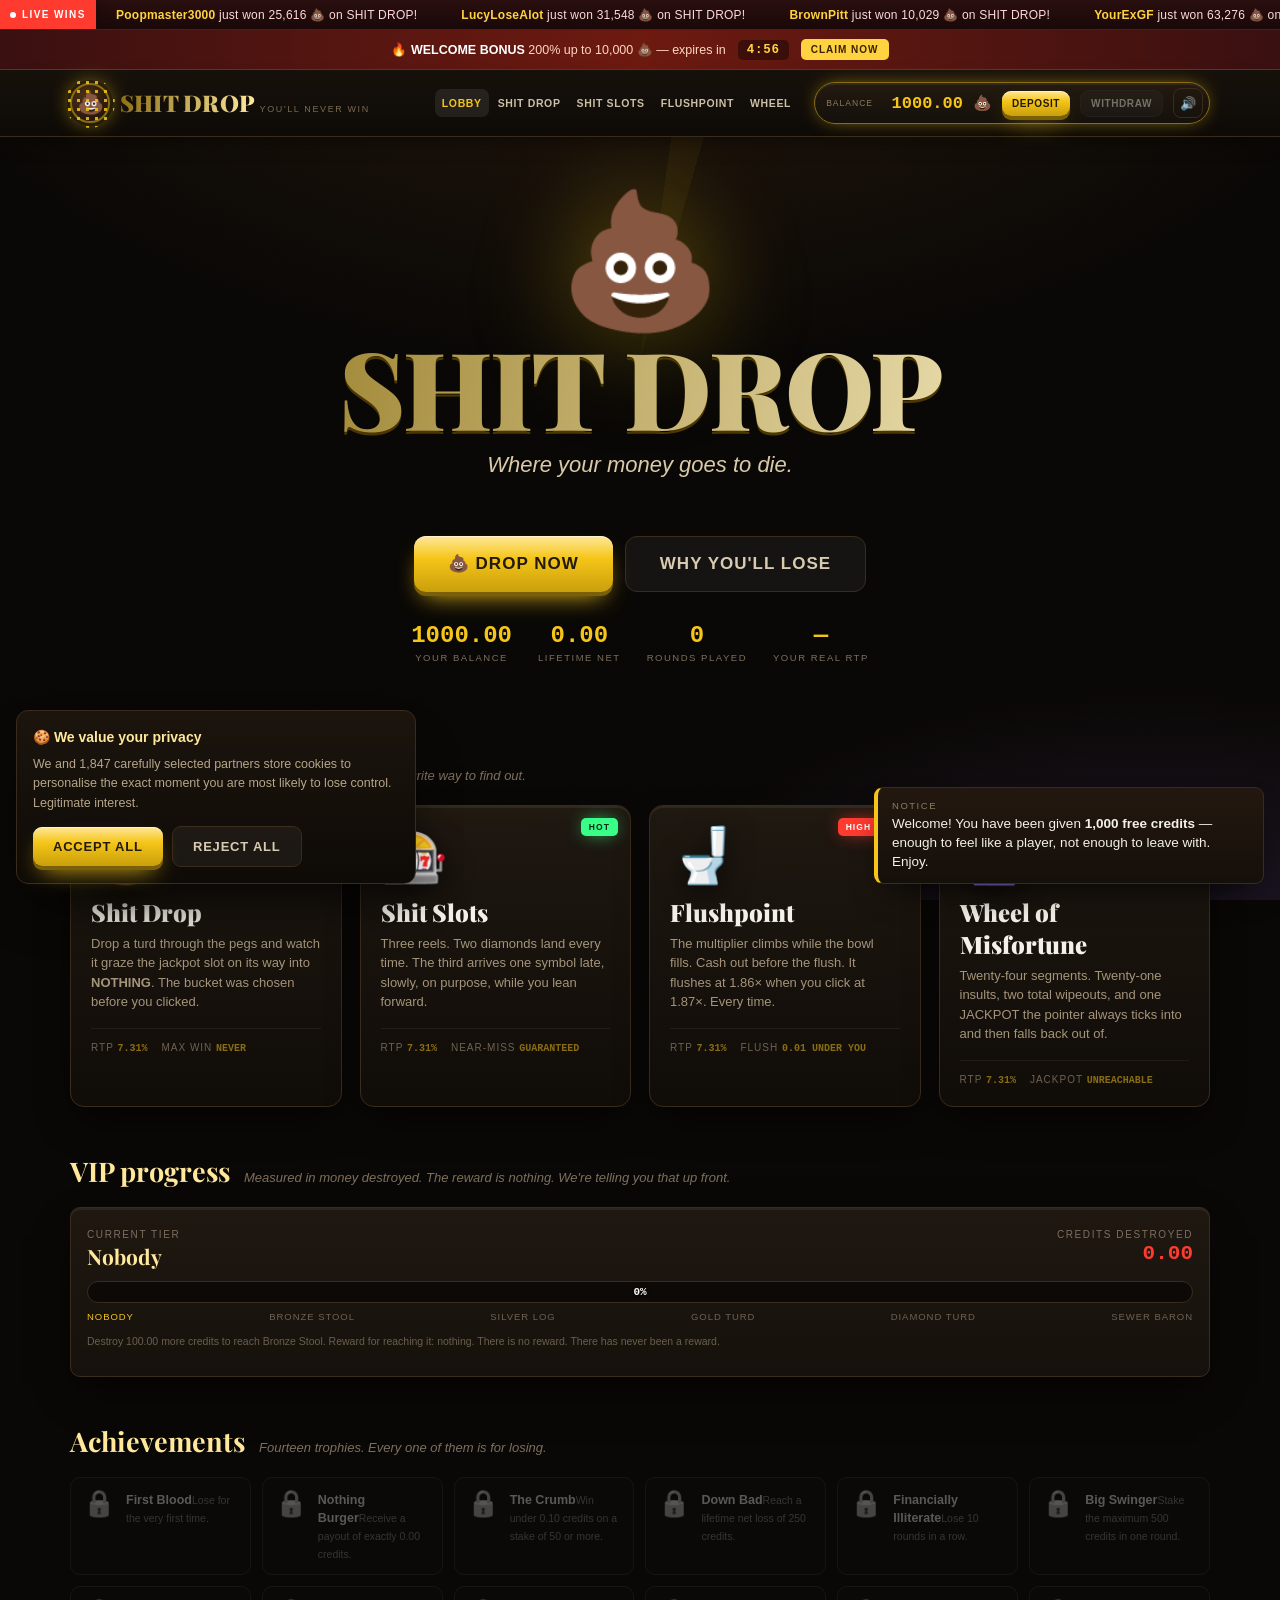
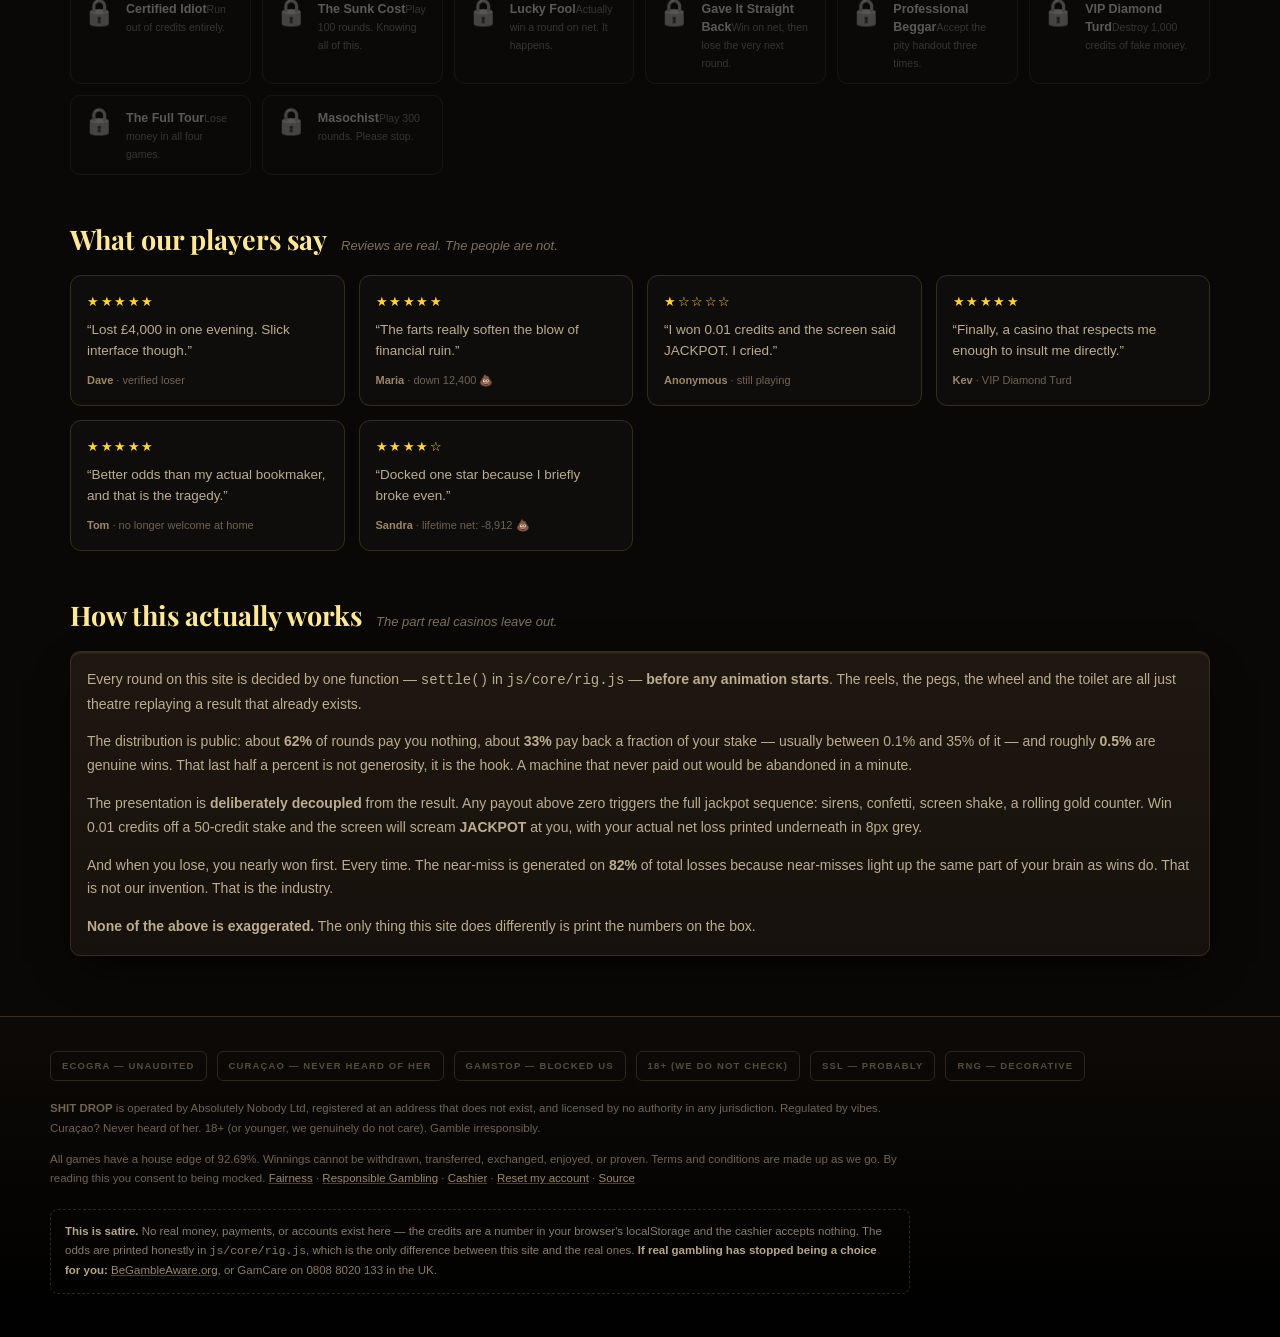
==== index.html @ afecf4bc "💩 SHIT DROP — a parody casino where you'll never win Four rigged games, an honest 7.31% RTP printed " ====
<!DOCTYPE html>
<html lang="en">
<head>
<meta charset="utf-8">
<meta name="viewport" content="width=device-width, initial-scale=1">
<title>SHIT DROP — You'll never win.™</title>
<meta name="description" content="A parody casino. Four rigged games, an 7.31% payout rate we print honestly, and sirens that go off when you lose money. No real money, ever.">
<link rel="icon" href="data:image/svg+xml,<svg xmlns=%22http://www.w3.org/2000/svg%22 viewBox=%220 0 100 100%22><text y=%22.9em%22 font-size=%2290%22>💩</text></svg>">
<link rel="preconnect" href="https://fonts.googleapis.com">
<link rel="preconnect" href="https://fonts.gstatic.com" crossorigin>
<link href="https://fonts.googleapis.com/css2?family=Playfair+Display:wght@700;900&display=swap" rel="stylesheet">
<link rel="stylesheet" href="css/casino.css">
<link rel="stylesheet" href="css/games.css">
</head>
<body>

<main class="wrap">

  <section class="hero">
    <span class="hero__turd">💩</span>
    <h1 class="hero__h1">SHIT DROP</h1>
    <p class="hero__slogan" id="slogan">You'll never win.™</p>

    <div style="margin-top:26px;display:flex;gap:12px;justify-content:center;flex-wrap:wrap">
      <a class="btn btn--xl" href="games/drop.html">💩 DROP NOW</a>
      <button class="btn btn--ghost btn--xl" data-open="mFair">Why you'll lose</button>
    </div>

    <div class="hero__stats">
      <div class="hstat"><div class="hstat__n" id="hBal">1000.00</div><div class="hstat__l">Your balance</div></div>
      <div class="hstat"><div class="hstat__n bad" id="hNet">0.00</div><div class="hstat__l">Lifetime net</div></div>
      <div class="hstat"><div class="hstat__n" id="hSpins">0</div><div class="hstat__l">Rounds played</div></div>
      <div class="hstat"><div class="hstat__n" id="hRtp">—</div><div class="hstat__l">Your real RTP</div></div>
    </div>
  </section>

  <section class="section">
    <div class="section__h">
      <h2>Our games</h2>
      <p>All four are rigged. Pick your favourite way to find out.</p>
    </div>
    <div class="cards">

      <a class="card" href="games/drop.html">
        <span class="card__tag card__tag--gold">FLAGSHIP</span>
        <div class="card__em">💩</div>
        <div class="card__t">Shit Drop</div>
        <div class="card__d">Drop a turd through the pegs and watch it graze the jackpot slot on its
          way into <b>NOTHING</b>. The bucket was chosen before you clicked.</div>
        <div class="card__meta"><span>RTP <b>7.31%</b></span><span>Max win <b>never</b></span></div>
      </a>

      <a class="card" href="games/slots.html">
        <span class="card__tag card__tag--new">HOT</span>
        <div class="card__em">🎰</div>
        <div class="card__t">Shit Slots</div>
        <div class="card__d">Three reels. Two diamonds land every time. The third arrives one
          symbol late, slowly, on purpose, while you lean forward.</div>
        <div class="card__meta"><span>RTP <b>7.31%</b></span><span>Near-miss <b>guaranteed</b></span></div>
      </a>

      <a class="card" href="games/flushpoint.html">
        <span class="card__tag">HIGH RISK</span>
        <div class="card__em">🚽</div>
        <div class="card__t">Flushpoint</div>
        <div class="card__d">The multiplier climbs while the bowl fills. Cash out before the flush.
          It flushes at 1.86× when you click at 1.87×. Every time.</div>
        <div class="card__meta"><span>RTP <b>7.31%</b></span><span>Flush <b>0.01 under you</b></span></div>
      </a>

      <a class="card" href="games/wheel.html">
        <span class="card__tag">CLASSIC</span>
        <div class="card__em">🎡</div>
        <div class="card__t">Wheel of Misfortune</div>
        <div class="card__d">Twenty-four segments. Twenty-one insults, two total wipeouts, and one
          JACKPOT the pointer always ticks into and then falls back out of.</div>
        <div class="card__meta"><span>RTP <b>7.31%</b></span><span>Jackpot <b>unreachable</b></span></div>
      </a>

    </div>
  </section>

  <section class="section">
    <div class="section__h">
      <h2>VIP progress</h2>
      <p>Measured in money destroyed. The reward is nothing. We're telling you that up front.</p>
    </div>
    <div class="panel"><div class="panel__bd">
      <div style="display:flex;justify-content:space-between;gap:12px;flex-wrap:wrap;margin-bottom:11px">
        <div><span class="dim" style="font-size:10px;letter-spacing:.16em;text-transform:uppercase">Current tier</span><br>
          <b id="vipTier" style="font-family:var(--display);font-size:21px;color:var(--gold-2)">Nobody</b></div>
        <div style="text-align:right"><span class="dim" style="font-size:10px;letter-spacing:.16em;text-transform:uppercase">Credits destroyed</span><br>
          <b id="vipLost" class="mono" style="font-size:21px;color:var(--blood)">0.00</b></div>
      </div>
      <div class="vip__bar"><div class="vip__fill" id="vipFill"></div><div class="vip__pct" id="vipPct">0%</div></div>
      <div class="vip__tiers" id="vipTiers"></div>
      <p class="fineprint" id="vipNext" style="margin-top:12px"></p>
    </div></div>
  </section>

  <section class="section">
    <div class="section__h">
      <h2>Achievements</h2>
      <p>Fourteen trophies. Every one of them is for losing.</p>
    </div>
    <div class="trophies" id="trophies"></div>
  </section>

  <section class="section">
    <div class="section__h">
      <h2>What our players say</h2>
      <p>Reviews are real. The people are not.</p>
    </div>
    <div class="quotes" id="quotes"></div>
  </section>

  <section class="section">
    <div class="section__h">
      <h2>How this actually works</h2>
      <p>The part real casinos leave out.</p>
    </div>
    <div class="panel"><div class="panel__bd" style="font-size:14px;line-height:1.7;color:#bcac90">
      <p style="margin-top:0">Every round on this site is decided by one function —
      <code>settle()</code> in <code>js/core/rig.js</code> — <b>before any animation starts</b>.
      The reels, the pegs, the wheel and the toilet are all just theatre replaying a result
      that already exists.</p>

      <p>The distribution is public: about <b>62%</b> of rounds pay you nothing, about <b>33%</b>
      pay back a fraction of your stake — usually between 0.1% and 35% of it — and roughly
      <b>0.5%</b> are genuine wins. That last half a percent is not generosity, it is the hook.
      A machine that never paid out would be abandoned in a minute.</p>

      <p>The presentation is <b>deliberately decoupled</b> from the result. Any payout above zero
      triggers the full jackpot sequence: sirens, confetti, screen shake, a rolling gold counter.
      Win 0.01 credits off a 50-credit stake and the screen will scream <b>JACKPOT</b> at you,
      with your actual net loss printed underneath in 8px grey.</p>

      <p>And when you lose, you nearly won first. Every time. The near-miss is generated on
      <b>82%</b> of total losses because near-misses light up the same part of your brain as
      wins do. That is not our invention. That is the industry.</p>

      <p style="margin-bottom:0"><b>None of the above is exaggerated.</b> The only thing this site
      does differently is print the numbers on the box.</p>
    </div></div>
  </section>

</main>

<script type="module" src="js/lobby.js"></script>
</body>
</html>
---- css/casino.css ----
/* ============================================================
   SHIT DROP — casino chrome
   Dead-serious casino styling. The content does the joking.
   ============================================================ */

:root {
  /* ground */
  --ink:        #0a0806;
  --ink-2:      #120e0a;
  --ink-3:      #1b1510;
  --panel:      #16110c;
  --panel-2:    #1f1811;
  --hairline:   #3a2c1c;

  /* brand */
  --gold:       #f5c518;
  --gold-2:     #ffe89a;
  --gold-dim:   #8a6d12;
  --brown:      #6b4423;
  --brown-2:    #482d17;
  --porcelain:  #f4f1e8;
  --toxic:      #39ff88;
  --blood:      #ff3b30;
  --piss:       #ffd23f;

  /* type */
  --display: "Playfair Display", "Times New Roman", Georgia, serif;
  --ui: -apple-system, BlinkMacSystemFont, "Segoe UI", Roboto, Helvetica, Arial, sans-serif;
  --mono: "SF Mono", ui-monospace, "Cascadia Mono", Menlo, Consolas, monospace;

  --r: 10px;
  --shadow: 0 18px 40px -12px #000c, 0 2px 0 #ffffff0f inset;
}

* { box-sizing: border-box; }

html, body { height: 100%; }

body {
  margin: 0;
  font-family: var(--ui);
  color: var(--porcelain);
  background:
    radial-gradient(1200px 700px at 50% -10%, #2a1c0e 0%, transparent 65%),
    radial-gradient(900px 500px at 90% 110%, #241a2e 0%, transparent 60%),
    var(--ink);
  background-attachment: fixed;
  min-height: 100vh;
  overflow-x: hidden;
}

/* subtle felt weave over everything */
body::before {
  content: "";
  position: fixed; inset: 0;
  pointer-events: none;
  z-index: 0;
  opacity: .35;
  background-image:
    repeating-linear-gradient(45deg,  #ffffff05 0 1px, transparent 1px 4px),
    repeating-linear-gradient(-45deg, #00000012 0 1px, transparent 1px 4px);
}

a { color: var(--gold); text-decoration: none; }
a:hover { color: var(--gold-2); }

.wrap { position: relative; z-index: 1; max-width: 1180px; margin: 0 auto; padding: 0 20px; }

/* ---------- ticker ---------- */
.ticker {
  position: relative; z-index: 5;
  background: linear-gradient(180deg, #2a0f0f, #1a0808);
  border-bottom: 1px solid #521c1c;
  overflow: hidden;
  font-size: 12px;
  letter-spacing: .02em;
  display: flex; align-items: center;
  height: 30px;
}
.ticker__label {
  flex: none;
  background: var(--blood);
  color: #fff;
  font-weight: 800;
  font-size: 10px;
  letter-spacing: .14em;
  padding: 0 10px;
  height: 100%;
  display: flex; align-items: center; gap: 6px;
  position: relative; z-index: 2;          /* the track scrolls underneath */
  box-shadow: 6px 0 12px -4px #1a0808;
}
.ticker__dot {
  width: 6px; height: 6px; border-radius: 50%;
  background: #fff;
  animation: pulse 1.1s infinite;
}
@keyframes pulse { 0%,100% { opacity: 1 } 50% { opacity: .2 } }
.ticker__track {
  display: flex; gap: 44px;
  white-space: nowrap;
  will-change: transform;
  animation: marquee 42s linear infinite;
  padding-left: 20px;
  color: #ffd9d9;
}
.ticker__track b { color: var(--piss); }
.ticker__track .truth { color: #8d7f7f; font-style: italic; }
@keyframes marquee { from { transform: translateX(0) } to { transform: translateX(-50%) } }

/* ---------- header ---------- */
.hdr {
  position: relative; z-index: 4;
  border-bottom: 1px solid var(--hairline);
  background: linear-gradient(180deg, #17110b, #0d0a07);
  box-shadow: 0 10px 30px -18px #000;
}
.hdr__in {
  max-width: 1180px; margin: 0 auto; padding: 12px 20px;
  display: flex; align-items: center; gap: 12px; flex-wrap: wrap;
}

/* logo with marquee bulbs */
.logo { display: flex; align-items: center; gap: 10px; flex: none; }
.logo__badge {
  position: relative;
  width: 40px; height: 40px;
  display: grid; place-items: center;
  font-size: 22px;
  border-radius: 50%;
  background: radial-gradient(circle at 35% 30%, #4a2f16, #1a1009);
  border: 2px solid var(--gold-dim);
  box-shadow: 0 0 0 3px #0006, 0 0 22px -4px var(--gold);
  animation: bob 3.2s ease-in-out infinite;
}
@keyframes bob { 0%,100% { transform: translateY(0) rotate(-4deg) } 50% { transform: translateY(-3px) rotate(4deg) } }
.logo__badge::after {
  content: "";
  position: absolute; inset: -7px;
  border-radius: 50%;
  background-image: radial-gradient(circle, var(--gold) 0 1.6px, transparent 2px);
  background-size: 9px 9px;
  animation: bulbs .9s steps(2) infinite;
  opacity: .85;
}
@keyframes bulbs { 0% { filter: brightness(1) } 100% { filter: brightness(.35) } }
.logo__text { line-height: 1; }
.logo__name {
  font-family: var(--display);
  font-weight: 900;
  font-size: 23px;
  letter-spacing: .01em;
  background: linear-gradient(100deg, var(--gold-dim), var(--gold-2) 45%, var(--gold) 55%, var(--gold-dim));
  background-size: 220% 100%;
  -webkit-background-clip: text; background-clip: text;
  color: transparent;
  animation: sweep 4.5s linear infinite;
  white-space: nowrap;
}
@keyframes sweep { from { background-position: 200% 0 } to { background-position: -20% 0 } }
.logo__tm { font-size: 9px; color: #7b6b52; letter-spacing: .18em; text-transform: uppercase; margin-top: 3px; }

.hdr__nav { display: flex; gap: 2px; flex-wrap: wrap; margin-left: auto; }
.hdr__nav a {
  font-size: 10.5px; font-weight: 700; letter-spacing: .06em; text-transform: uppercase;
  padding: 8px 7px; border-radius: 7px; color: #cdbfa6; white-space: nowrap;
}
.hdr__nav a:hover { background: #ffffff0d; color: var(--gold-2); }
.hdr__nav a.on { background: #ffffff14; color: var(--gold); }

/* balance pill */
.bal {
  display: flex; align-items: center; gap: 10px;
  background: linear-gradient(180deg, #241a10, #14100b);
  border: 1px solid var(--gold-dim);
  border-radius: 999px;
  padding: 5px 6px 5px 11px;
  margin-left: 4px;                       /* stays right even when it wraps */
  box-shadow: 0 0 20px -8px var(--gold), 0 2px 0 #ffffff10 inset;
}
.bal__n {
  font-family: var(--mono);
  font-size: 17px; font-weight: 700;
  color: var(--gold);
  font-variant-numeric: tabular-nums;
  min-width: 80px; text-align: right;
}
.bal__n.flash-down { animation: flashdown .5s ease; }
.bal__n.flash-up { animation: flashup .5s ease; }
@keyframes flashdown { 0% { color: var(--blood); transform: scale(1.14) } 100% { color: var(--gold); transform: none } }
@keyframes flashup   { 0% { color: var(--toxic); transform: scale(1.14) } 100% { color: var(--gold); transform: none } }
.bal__lbl { font-size: 8.5px; letter-spacing: .12em; color: #8a7a60; text-transform: uppercase; }

/* ---------- buttons ---------- */
.btn {
  appearance: none; border: 0; cursor: pointer;
  font-family: var(--ui); font-weight: 800;
  letter-spacing: .06em; text-transform: uppercase;
  padding: 12px 20px; border-radius: 9px;
  font-size: 13px;
  color: #241a08;
  background: linear-gradient(180deg, var(--gold-2), var(--gold) 40%, #c99f0c);
  box-shadow: 0 4px 0 #7a5f08, 0 12px 24px -10px var(--gold), 0 1px 0 #fff8 inset;
  transition: transform .07s, box-shadow .12s, filter .12s;
}
.btn:hover { filter: brightness(1.08); }
.btn:active { transform: translateY(3px); box-shadow: 0 1px 0 #7a5f08, 0 6px 14px -10px var(--gold); }
.btn[disabled] { opacity: .45; cursor: not-allowed; filter: grayscale(.6); }
.btn--ghost {
  color: #d8cbb2;
  background: #ffffff0d;
  border: 1px solid var(--hairline);
  box-shadow: none;
}
.btn--ghost:hover { background: #ffffff18; color: var(--gold-2); }
.btn--danger {
  color: #fff;
  background: linear-gradient(180deg, #ff6a60, #d81c11);
  box-shadow: 0 4px 0 #7e0f08, 0 12px 24px -10px #ff3b30, 0 1px 0 #fff6 inset;
}
.btn--xl { font-size: 17px; padding: 17px 34px; border-radius: 12px; }
.btn--dead { cursor: not-allowed; filter: grayscale(1); opacity: .5; }

/* ---------- panels ---------- */
.panel {
  background: linear-gradient(180deg, var(--panel-2), var(--panel));
  border: 1px solid var(--hairline);
  border-radius: var(--r);
  box-shadow: var(--shadow);
}
.panel__hd {
  padding: 12px 16px;
  border-bottom: 1px solid var(--hairline);
  font-size: 11px; font-weight: 800; letter-spacing: .16em; text-transform: uppercase;
  color: #a08d6d;
  display: flex; align-items: center; justify-content: space-between; gap: 10px;
}
.panel__bd { padding: 16px; }

/* ---------- bonus bar (dark pattern) ---------- */
.bonusbar {
  position: relative; z-index: 3;
  display: flex; align-items: center; justify-content: center; gap: 12px;
  flex-wrap: wrap;
  padding: 9px 16px;
  font-size: 12.5px;
  background: linear-gradient(90deg, #3a1010, #6d1a10, #3a1010);
  border-bottom: 1px solid #7a2a12;
  color: #ffd7c2;
}
.bonusbar b { color: #fff; }
.bonusbar__t {
  font-family: var(--mono); font-weight: 800;
  background: #00000066; padding: 3px 9px; border-radius: 5px;
  color: var(--piss); letter-spacing: .06em;
}
.bonusbar__cta {
  font-size: 10px; font-weight: 900; letter-spacing: .1em;
  background: var(--piss); color: #3a2200;
  padding: 5px 10px; border-radius: 5px; text-transform: uppercase;
  animation: nag 1.6s ease-in-out infinite;
}
@keyframes nag { 0%,100% { transform: scale(1) } 50% { transform: scale(1.07) } }

/* ---------- toasts ---------- */
#toasts {
  position: fixed; z-index: 90;
  right: 16px; bottom: 16px;
  display: flex; flex-direction: column; gap: 9px;
  max-width: min(390px, calc(100vw - 32px));
  pointer-events: none;
}
.toast {
  pointer-events: auto;
  background: linear-gradient(180deg, #23180f, #150f0a);
  border: 1px solid var(--hairline);
  border-left: 4px solid var(--blood);
  border-radius: 9px;
  padding: 11px 14px;
  font-size: 13.5px; line-height: 1.4;
  box-shadow: 0 16px 34px -14px #000d;
  animation: toastin .28s cubic-bezier(.2,1.4,.4,1);
}
.toast--win  { border-left-color: var(--toxic); }
.toast--info { border-left-color: var(--gold); }
.toast--trophy { border-left-color: var(--piss); background: linear-gradient(180deg, #2b2210, #171208); }
.toast.out { animation: toastout .28s ease forwards; }
.toast__k { display: block; font-size: 9.5px; letter-spacing: .16em; text-transform: uppercase; color: #8d7c62; margin-bottom: 3px; }
@keyframes toastin { from { opacity: 0; transform: translateX(40px) scale(.94) } to { opacity: 1; transform: none } }
@keyframes toastout { to { opacity: 0; transform: translateX(40px) scale(.94) } }

/* ---------- fanfare ---------- */
#fanfare {
  position: fixed; inset: 0; z-index: 80;
  display: none;
  place-items: center;
  background: radial-gradient(circle at 50% 45%, #000000aa, #000000ee);
  backdrop-filter: blur(2px);
}
#fanfare.on { display: grid; }
#confetti { position: fixed; inset: 0; z-index: 81; pointer-events: none; }

.ff {
  position: relative;
  text-align: center;
  padding: 34px 46px;
  animation: ffpop .5s cubic-bezier(.16,1.5,.3,1);
}
@keyframes ffpop { from { transform: scale(.4) rotate(-6deg); opacity: 0 } to { transform: none; opacity: 1 } }
.ff::before {
  content: "";
  position: absolute; inset: -70px;
  background: conic-gradient(from 0deg, transparent 0 6deg, #f5c51833 6deg 12deg, transparent 12deg 18deg);
  animation: rays 9s linear infinite;
  z-index: -1;
}
@keyframes rays { to { transform: rotate(360deg) } }
.ff__tier {
  font-family: var(--display);
  font-weight: 900;
  font-size: clamp(38px, 10vw, 96px);
  line-height: .95;
  letter-spacing: -.01em;
  background: linear-gradient(180deg, #fff9d6, var(--gold) 45%, #d09b06);
  -webkit-background-clip: text; background-clip: text; color: transparent;
  filter: drop-shadow(0 4px 0 #6b4d02) drop-shadow(0 0 34px #f5c51899);
  animation: throb .55s ease-in-out infinite alternate;
  white-space: nowrap;
}
@keyframes throb { from { transform: scale(1) } to { transform: scale(1.05) } }
.ff__mult {
  display: inline-block; margin: 14px 0 6px;
  font-family: var(--mono); font-weight: 800; font-size: 22px;
  color: var(--toxic);
  background: #042a12; border: 1px solid #0d7a3a;
  padding: 5px 14px; border-radius: 999px;
  box-shadow: 0 0 26px -8px var(--toxic);
}
.ff__amt {
  font-family: var(--mono); font-weight: 800;
  font-size: clamp(34px, 9vw, 74px);
  color: #fff;
  text-shadow: 0 0 30px #fff6, 0 3px 0 #7a5f08;
  font-variant-numeric: tabular-nums;
  margin: 4px 0;
}
.ff__amt small { font-size: .42em; color: var(--gold); }
.ff__net {
  font-family: var(--mono);
  font-size: 8px;               /* the truth, in the fine print */
  color: #5c5044;
  letter-spacing: .03em;
  margin-top: 12px;
}
.ff__sub { font-size: 13px; color: #b9a887; margin-top: 8px; font-style: italic; }
.ff__hint { font-size: 10px; letter-spacing: .18em; text-transform: uppercase; color: #6a5c48; margin-top: 20px; }

.shake { animation: shake .5s cubic-bezier(.36,.07,.19,.97) both; }
@keyframes shake {
  10%, 90% { transform: translate3d(-2px, 1px, 0) }
  20%, 80% { transform: translate3d(4px, -2px, 0) }
  30%, 50%, 70% { transform: translate3d(-7px, 2px, 0) }
  40%, 60% { transform: translate3d(7px, -1px, 0) }
}

/* loss stamp */
#lossstamp {
  position: fixed; inset: 0; z-index: 79;
  display: none; place-items: center; pointer-events: none;
}
#lossstamp.on { display: grid; }
.stamp {
  font-family: var(--display); font-weight: 900;
  font-size: clamp(40px, 12vw, 120px);
  color: #ff3b3055;
  border: 8px solid #ff3b3055;
  padding: 6px 30px; border-radius: 12px;
  transform: rotate(-11deg);
  animation: stampin .45s cubic-bezier(.16,1.6,.3,1), stampout .4s 1.1s ease forwards;
  letter-spacing: .04em;
}
@keyframes stampin { from { transform: rotate(-11deg) scale(2.6); opacity: 0 } to { transform: rotate(-11deg) scale(1); opacity: 1 } }
@keyframes stampout { to { opacity: 0 } }

/* ---------- modal ---------- */
.modal {
  position: fixed; inset: 0; z-index: 95;
  display: none; place-items: center; padding: 20px;
  background: #000000cc; backdrop-filter: blur(3px);
}
.modal.on { display: grid; }
.modal__box {
  width: min(520px, 100%);
  background: linear-gradient(180deg, #1e170f, #100c08);
  border: 1px solid var(--gold-dim);
  border-radius: 14px;
  box-shadow: 0 40px 90px -30px #000, 0 0 60px -30px var(--gold);
  overflow: hidden;
  animation: ffpop .3s cubic-bezier(.16,1.4,.3,1);
}
.modal__hd {
  padding: 16px 20px; border-bottom: 1px solid var(--hairline);
  display: flex; align-items: center; justify-content: space-between; gap: 12px;
}
.modal__hd h3 { margin: 0; font-family: var(--display); font-size: 21px; color: var(--gold-2); }
.modal__x { background: none; border: 0; color: #8a7a60; font-size: 24px; cursor: pointer; line-height: 1; }
.modal__x:hover { color: #fff; }
.modal__bd { padding: 20px; font-size: 14px; line-height: 1.6; color: #cbbb9e; }
.modal__ft { padding: 14px 20px; border-top: 1px solid var(--hairline); display: flex; gap: 10px; justify-content: flex-end; flex-wrap: wrap; }
.paylist { list-style: none; margin: 14px 0 0; padding: 0; display: grid; gap: 8px; }
.paylist button {
  width: 100%; text-align: left; cursor: pointer;
  background: #ffffff08; border: 1px solid var(--hairline); color: #e6dcc7;
  padding: 12px 14px; border-radius: 9px; font-size: 14px; font-family: var(--ui);
  display: flex; align-items: center; gap: 10px;
  transition: background .12s, transform .07s;
}
.paylist button:hover { background: #ffffff16; border-color: var(--gold-dim); }
.paylist button:active { transform: translateY(2px); }
.paylist .em { font-size: 20px; }
.fineprint { font-size: 10.5px; color: #6b5f4c; line-height: 1.5; margin-top: 14px; }

/* ---------- cookie banner (reject runs away) ---------- */
#cookies {
  position: fixed; z-index: 96; left: 16px; bottom: 16px;
  width: min(400px, calc(100vw - 32px));
  background: linear-gradient(180deg, #1c150e, #0e0a06);
  border: 1px solid var(--hairline);
  border-radius: 12px; padding: 16px;
  box-shadow: 0 30px 60px -24px #000;
  font-size: 12.5px; line-height: 1.55; color: #b6a68a;
}
#cookies.gone { display: none; }
#cookies h4 { margin: 0 0 6px; color: var(--gold-2); font-size: 14px; }
#cookies .row { display: flex; gap: 9px; margin-top: 13px; align-items: center; }
#cookieReject {
  transition: transform .16s cubic-bezier(.2,1.3,.4,1);
  will-change: transform;
}

/* ---------- footer ---------- */
.ftr {
  position: relative; z-index: 1;
  margin-top: 60px;
  border-top: 1px solid var(--hairline);
  background: linear-gradient(180deg, #0d0a07, #000);
  padding: 34px 20px 44px;
  font-size: 11.5px; line-height: 1.7; color: #6f6352;
}
.ftr__in { max-width: 1180px; margin: 0 auto; }
.ftr__logos { display: flex; gap: 10px; flex-wrap: wrap; margin-bottom: 18px; }
.ftr__logo {
  border: 1px solid #2e2618; border-radius: 6px;
  padding: 6px 11px; font-size: 9.5px; letter-spacing: .12em; text-transform: uppercase;
  color: #554b3c; font-weight: 800;
}
.ftr a { color: #9a8869; text-decoration: underline; text-decoration-color: #4a3f30; }
.ftr__legal { max-width: 860px; }
.ftr__sat {
  margin-top: 20px; padding: 12px 14px;
  border: 1px dashed #2e2618; border-radius: 8px;
  color: #8a7d69; font-size: 11.5px;
  max-width: 860px;
}
.ftr__sat b { color: #b6a68a; }

/* ---------- utility ---------- */
.mono { font-family: var(--mono); font-variant-numeric: tabular-nums; }
.tox { color: var(--toxic); }
.bad { color: var(--blood); }
.dim { color: #7d6f5c; }
.center { text-align: center; }
.hide { display: none !important; }
.sr {
  position: absolute; width: 1px; height: 1px; padding: 0; margin: -1px;
  overflow: hidden; clip: rect(0 0 0 0); white-space: nowrap; border: 0;
}

@media (prefers-reduced-motion: reduce) {
  *, *::before, *::after { animation-duration: .01ms !important; animation-iteration-count: 1 !important; }
}
---- css/games.css ----
/* ============================================================
   SHIT DROP — lobby + game layouts
   ============================================================ */

/* ================= LOBBY ================= */
.hero {
  position: relative;
  text-align: center;
  padding: 58px 20px 42px;
  overflow: hidden;
}
.hero::before {
  content: "";
  position: absolute; left: 50%; top: -40%;
  width: 900px; height: 900px; transform: translateX(-50%);
  background: conic-gradient(from 0deg, transparent 0 8deg, #f5c5180e 8deg 16deg, transparent 16deg 24deg);
  animation: rays 26s linear infinite;
  pointer-events: none;
}
.hero__turd {
  font-size: clamp(72px, 17vw, 132px);
  line-height: 1;
  filter: drop-shadow(0 0 48px #f5c51866) drop-shadow(0 12px 18px #000a);
  animation: bob 3.4s ease-in-out infinite;
  display: inline-block;
}
.hero__h1 {
  font-family: var(--display);
  font-weight: 900;
  font-size: clamp(46px, 12vw, 108px);
  line-height: .92;
  margin: 10px 0 0;
  letter-spacing: -.02em;
  background: linear-gradient(100deg, #8a6d12, #fff6cf 42%, var(--gold) 52%, #8a6d12);
  background-size: 240% 100%;
  -webkit-background-clip: text; background-clip: text; color: transparent;
  animation: sweep 5.5s linear infinite;
  filter: drop-shadow(0 3px 0 #4a3702);
}
.hero__slogan {
  font-size: clamp(15px, 3.4vw, 22px);
  color: #d9c9a8;
  font-style: italic;
  margin: 16px auto 0;
  max-width: 640px;
  min-height: 2.6em;
}
.hero__stats {
  display: flex; gap: 26px; justify-content: center; flex-wrap: wrap;
  margin-top: 30px;
}
.hstat { text-align: center; }
.hstat__n {
  font-family: var(--mono); font-weight: 800; font-size: 24px;
  color: var(--gold); font-variant-numeric: tabular-nums;
}
.hstat__n.bad { color: var(--blood); }
.hstat__l { font-size: 9.5px; letter-spacing: .16em; text-transform: uppercase; color: #7d6f5c; margin-top: 3px; }

.section { margin-top: 46px; }
.section__h {
  display: flex; align-items: baseline; gap: 14px; margin-bottom: 18px; flex-wrap: wrap;
}
.section__h h2 {
  font-family: var(--display); font-size: 27px; margin: 0;
  color: var(--gold-2);
}
.section__h p { margin: 0; font-size: 13px; color: #7d6f5c; font-style: italic; }

/* game cards */
.cards { display: grid; grid-template-columns: repeat(auto-fit, minmax(258px, 1fr)); gap: 18px; }
.card {
  position: relative; display: block; overflow: hidden;
  border-radius: 14px;
  border: 1px solid var(--hairline);
  background: linear-gradient(180deg, #1f1811, #100c08);
  box-shadow: var(--shadow);
  padding: 22px 20px 20px;
  transition: transform .16s cubic-bezier(.2,1.2,.4,1), border-color .16s, box-shadow .16s;
  color: inherit;
}
.card:hover {
  transform: translateY(-5px);
  border-color: var(--gold-dim);
  box-shadow: 0 26px 50px -18px #000e, 0 0 46px -22px var(--gold);
}
.card::after {
  content: ""; position: absolute; inset: 0;
  background: radial-gradient(420px 160px at 50% -30%, #f5c51818, transparent 70%);
  pointer-events: none;
}
.card__tag {
  position: absolute; top: 12px; right: 12px;
  font-size: 8.5px; font-weight: 900; letter-spacing: .13em; text-transform: uppercase;
  background: var(--blood); color: #fff;
  padding: 4px 8px; border-radius: 5px;
  box-shadow: 0 0 18px -4px var(--blood);
}
.card__tag--new { background: var(--toxic); color: #052a13; box-shadow: 0 0 18px -4px var(--toxic); }
.card__tag--gold { background: var(--gold); color: #2c2100; box-shadow: 0 0 18px -4px var(--gold); }
.card__em {
  font-size: 54px; line-height: 1;
  filter: drop-shadow(0 8px 14px #000a);
  transition: transform .2s;
}
.card:hover .card__em { transform: scale(1.13) rotate(-7deg); }
.card__t {
  font-family: var(--display); font-weight: 900; font-size: 24px;
  margin: 14px 0 6px; color: var(--porcelain);
}
.card__d { font-size: 13px; line-height: 1.5; color: #a4947a; min-height: 3em; }
.card__meta {
  display: flex; gap: 14px; margin-top: 16px; padding-top: 13px;
  border-top: 1px solid #ffffff0f;
  font-size: 10px; letter-spacing: .1em; text-transform: uppercase; color: #6f6252;
}
.card__meta b { color: var(--gold-dim); font-family: var(--mono); letter-spacing: 0; }

/* VIP ladder */
.vip__bar {
  height: 22px; border-radius: 999px; overflow: hidden;
  background: #0c0906; border: 1px solid var(--hairline);
  position: relative;
}
.vip__fill {
  height: 100%; width: 0%;
  background: linear-gradient(90deg, #6b4423, var(--gold) 70%, #fff6cf);
  box-shadow: 0 0 22px -4px var(--gold);
  transition: width .8s cubic-bezier(.2,1,.3,1);
  position: relative;
}
.vip__fill::after {
  content: ""; position: absolute; inset: 0;
  background: repeating-linear-gradient(115deg, #ffffff26 0 8px, transparent 8px 16px);
  animation: crawl 1.1s linear infinite;
}
@keyframes crawl { to { transform: translateX(16px) } }
.vip__pct {
  position: absolute; inset: 0; display: grid; place-items: center;
  font-family: var(--mono); font-size: 11px; font-weight: 800; color: #fff;
  text-shadow: 0 1px 3px #000;
}
.vip__tiers { display: flex; justify-content: space-between; margin-top: 8px; font-size: 9.5px; letter-spacing: .1em; text-transform: uppercase; color: #6f6252; flex-wrap: wrap; gap: 6px; }
.vip__tiers span.on { color: var(--gold); }

/* trophies */
.trophies { display: grid; grid-template-columns: repeat(auto-fill, minmax(178px, 1fr)); gap: 11px; }
.trophy {
  display: flex; gap: 11px; align-items: flex-start;
  padding: 12px; border-radius: 10px;
  border: 1px solid var(--hairline); background: #ffffff06;
  filter: grayscale(1); opacity: .38;
  transition: filter .3s, opacity .3s, border-color .3s;
}
.trophy.got { filter: none; opacity: 1; border-color: var(--gold-dim); background: linear-gradient(180deg, #241c0e, #14100a); }
.trophy__em { font-size: 26px; line-height: 1; flex: none; }
.trophy__t { font-size: 12.5px; font-weight: 800; color: #e6dcc7; }
.trophy__d { font-size: 10.5px; color: #8a7c67; line-height: 1.4; margin-top: 2px; }

/* proof / testimonials */
.quotes { display: grid; grid-template-columns: repeat(auto-fit, minmax(255px, 1fr)); gap: 14px; }
.quote {
  padding: 16px; border-radius: 11px;
  border: 1px solid var(--hairline); background: #ffffff06;
  font-size: 13.5px; line-height: 1.55; color: #bcac90;
}
.quote__stars { color: var(--piss); font-size: 13px; letter-spacing: .12em; }
.quote__who { margin-top: 10px; font-size: 11px; color: #6f6252; }
.quote__who b { color: #9a8869; }

/* ================= GAME PAGES ================= */
.game {
  display: grid;
  grid-template-columns: minmax(0, 1fr) 314px;
  gap: 20px;
  align-items: start;
  margin-top: 22px;
}
@media (max-width: 900px) { .game { grid-template-columns: minmax(0, 1fr); } }

.stage {
  position: relative;
  border-radius: 14px;
  border: 1px solid var(--hairline);
  background:
    radial-gradient(700px 340px at 50% 0%, #1d3524 0%, transparent 70%),
    linear-gradient(180deg, #10251a, #071108);
  box-shadow: var(--shadow), 0 0 0 6px #0d0a07 inset;
  overflow: hidden;
  min-height: 430px;
  display: grid;
  place-items: center;
  padding: 18px;
}
.stage::before {
  content: ""; position: absolute; inset: 0; pointer-events: none;
  background-image:
    repeating-linear-gradient(45deg, #ffffff06 0 1px, transparent 1px 5px),
    repeating-linear-gradient(-45deg, #00000014 0 1px, transparent 1px 5px);
}
.stage__title {
  position: absolute; top: 12px; left: 16px;
  font-size: 9.5px; letter-spacing: .2em; text-transform: uppercase; color: #5f7a68;
  z-index: 2;
}
.stage__rtp {
  position: absolute; top: 12px; right: 16px;
  font-family: var(--mono); font-size: 9.5px; color: #5f7a68; z-index: 2;
}
.stage canvas { display: block; max-width: 100%; height: auto; position: relative; z-index: 1; }

.gtitle {
  display: flex; align-items: center; gap: 14px; flex-wrap: wrap;
  padding-top: 26px;
}
.gtitle__em { font-size: 44px; line-height: 1; filter: drop-shadow(0 8px 14px #000a); }
.gtitle h1 {
  font-family: var(--display); font-weight: 900; font-size: clamp(30px, 6vw, 46px);
  margin: 0; letter-spacing: -.01em;
  background: linear-gradient(100deg, #8a6d12, #fff6cf 45%, var(--gold) 55%, #8a6d12);
  background-size: 240% 100%;
  -webkit-background-clip: text; background-clip: text; color: transparent;
  animation: sweep 5s linear infinite;
}
.gtitle__sub { font-size: 13px; color: #8a7c67; font-style: italic; width: 100%; margin-top: -4px; }

/* control rail */
.rail { display: grid; gap: 14px; }
.field { display: grid; gap: 7px; }
.field__l { font-size: 9.5px; letter-spacing: .16em; text-transform: uppercase; color: #8a7a60; }
.betrow { display: flex; gap: 7px; align-items: stretch; }
.betrow input {
  flex: 1; min-width: 0;
  font-family: var(--mono); font-size: 19px; font-weight: 700;
  color: var(--gold); background: #0b0806;
  border: 1px solid var(--hairline); border-radius: 8px;
  padding: 10px 12px; text-align: right;
  font-variant-numeric: tabular-nums;
}
.betrow input:focus { outline: none; border-color: var(--gold-dim); box-shadow: 0 0 0 3px #f5c5181a; }
.betrow button {
  flex: none; width: 40px;
  font-family: var(--mono); font-weight: 800; font-size: 15px;
  color: #d8cbb2; background: #ffffff0d;
  border: 1px solid var(--hairline); border-radius: 8px; cursor: pointer;
}
.betrow button:hover { background: #ffffff1c; color: var(--gold-2); }
.chips { display: flex; gap: 6px; flex-wrap: wrap; }
.chip {
  cursor: pointer; font-family: var(--mono); font-size: 11.5px; font-weight: 700;
  padding: 6px 10px; border-radius: 999px;
  background: #ffffff0a; border: 1px solid var(--hairline); color: #b6a68a;
}
.chip:hover { background: #ffffff1a; color: var(--gold-2); border-color: var(--gold-dim); }
.chip.on { background: var(--gold); color: #2c2100; border-color: var(--gold); }

.statlist { display: grid; gap: 1px; background: var(--hairline); border-radius: 8px; overflow: hidden; }
.statlist div {
  display: flex; justify-content: space-between; gap: 10px;
  padding: 9px 12px; background: #100c08; font-size: 12px;
}
.statlist span:first-child { color: #8a7c67; }
.statlist span:last-child { font-family: var(--mono); font-weight: 700; color: #e6dcc7; font-variant-numeric: tabular-nums; }

.log {
  max-height: 190px; overflow-y: auto;
  display: flex; flex-direction: column-reverse; gap: 0;
  font-family: var(--mono); font-size: 11.5px;
}
.log__row {
  display: flex; justify-content: space-between; gap: 10px;
  padding: 6px 12px; border-bottom: 1px solid #ffffff0a;
}
.log__row:nth-child(even) { background: #ffffff05; }
.log__row .p { color: var(--toxic); }
.log__row .p.zero { color: #6b5f4c; }
.log__row .n { color: var(--blood); }

/* payout table parody */
.paytable { font-size: 11.5px; }
.paytable div {
  display: flex; justify-content: space-between; gap: 8px;
  padding: 6px 0; border-bottom: 1px dashed #ffffff0f;
}
.paytable div:last-child { border: 0; }
.paytable .sym { font-size: 15px; letter-spacing: .06em; }
.paytable .val { font-family: var(--mono); color: var(--gold); }
.paytable .val.never { color: #5c5044; text-decoration: line-through; }

/* ---- SLOTS ---- */
.reels {
  display: flex; gap: 10px;
  padding: 14px;
  background: linear-gradient(180deg, #0a0705, #17110b);
  border: 3px solid var(--gold-dim);
  border-radius: 14px;
  box-shadow: 0 0 50px -14px var(--gold), 0 0 0 6px #0006 inset;
}
.reel {
  position: relative; overflow: hidden;
  width: clamp(66px, 19vw, 96px);
  height: clamp(198px, 57vw, 288px);
  background: linear-gradient(180deg, #241a10, #0d0a07 20%, #0d0a07 80%, #241a10);
  border-radius: 9px;
  border: 1px solid #2f2415;
}
.reel__strip { position: absolute; left: 0; right: 0; top: 0; will-change: transform; }
.reel__cell {
  height: clamp(66px, 19vw, 96px);
  display: grid; place-items: center;
  font-size: clamp(34px, 10vw, 50px);
  line-height: 1;
  filter: drop-shadow(0 4px 6px #0008);
}
.reel::after {
  content: ""; position: absolute; inset: 0; pointer-events: none;
  background: linear-gradient(180deg, #000000cc, transparent 26%, transparent 74%, #000000cc);
}
.reel.blur .reel__strip { filter: blur(1.6px); }
.payline {
  position: absolute; left: 6px; right: 6px; top: 50%;
  height: 2px; transform: translateY(-1px);
  background: linear-gradient(90deg, transparent, var(--blood), transparent);
  z-index: 3; opacity: .7;
}
.payline.hot { animation: hotline .28s steps(2) infinite; opacity: 1; box-shadow: 0 0 18px var(--blood); }
@keyframes hotline { 0% { opacity: 1 } 100% { opacity: .25 } }
.reel.teasing { animation: teasewob .32s ease-in-out infinite alternate; }
@keyframes teasewob { from { transform: translateY(0) } to { transform: translateY(-3px) } }

/* ---- FLUSHPOINT ---- */
.fp { position: relative; width: 100%; max-width: 560px; text-align: center; }
.fp__mult {
  font-family: var(--mono); font-weight: 800;
  font-size: clamp(48px, 14vw, 104px);
  line-height: 1;
  color: var(--toxic);
  text-shadow: 0 0 44px #39ff8866;
  font-variant-numeric: tabular-nums;
  transition: color .2s;
}
.fp__mult.danger { color: var(--piss); text-shadow: 0 0 44px #ffd23f77; }
.fp__mult.dead { color: var(--blood); text-shadow: 0 0 44px #ff3b3077; animation: shake .5s; }
.fp__lbl { font-size: 10px; letter-spacing: .2em; text-transform: uppercase; color: #5f7a68; }
.fp__bowl {
  position: relative; margin: 16px auto 0;
  width: min(280px, 72vw); height: min(200px, 52vw);
  border: 5px solid #cfd6d8;
  border-top: 0;
  border-radius: 12px 12px 46% 46% / 12px 12px 62% 62%;
  background: linear-gradient(180deg, #e9eef0, #b9c3c6);
  box-shadow: 0 20px 40px -18px #000c, 0 0 0 4px #7f8a8d inset;
  overflow: hidden;
}
.fp__rim {
  position: absolute; left: -6px; right: -6px; top: 0; height: 20px;
  border-radius: 0 0 50% 50% / 0 0 100% 100%;
  background: linear-gradient(180deg, #ffffff, #c3ccd0 60%, #9aa5a9);
  box-shadow: 0 5px 12px #0006, 0 -2px 0 #fff inset;
  z-index: 2;
}
.fp__water {
  position: absolute; left: 0; right: 0; bottom: 0;
  height: 18%;
  background: linear-gradient(180deg, #7fd8ff99, #2b7fa8dd);
  transition: height .18s linear;
}
.fp__water::before {
  content: ""; position: absolute; left: -50%; right: -50%; top: -8px; height: 16px;
  background: radial-gradient(circle, #cdefff 0 6px, transparent 7px);
  background-size: 22px 16px;
  animation: crawl 1s linear infinite;
  opacity: .5;
}
.fp__turd {
  position: absolute; left: 50%; bottom: 12%;
  font-size: 40px; transform: translateX(-50%);
  filter: drop-shadow(0 4px 6px #0007);
  transition: bottom .18s linear;
}
.fp__bowl.flushing .fp__turd { animation: swirl .85s cubic-bezier(.4,0,.9,1) forwards; }
@keyframes swirl {
  0%   { transform: translateX(-50%) rotate(0deg) scale(1); opacity: 1 }
  100% { transform: translateX(-50%) translateY(90px) rotate(1080deg) scale(.05); opacity: 0 }
}
.fp__bowl.flushing .fp__water { animation: drain .85s ease-in forwards; }
@keyframes drain { to { height: 2% } }
.fp__bowl.flushing::after {
  content: ""; position: absolute; inset: 0;
  background: conic-gradient(from 0deg, transparent, #ffffff44, transparent, #ffffff44, transparent);
  animation: rays .5s linear infinite;
}
.fp__hist { display: flex; gap: 5px; justify-content: center; flex-wrap: wrap; margin-top: 16px; }
.fp__hist span {
  font-family: var(--mono); font-size: 10.5px; font-weight: 700;
  padding: 3px 7px; border-radius: 5px;
  background: #ffffff0d; color: #8a7c67; border: 1px solid var(--hairline);
}
.fp__hist span.hi { color: var(--toxic); border-color: #0d7a3a; }
.fp__hist span.lo { color: var(--blood); border-color: #6b1a15; }

/* ---- WHEEL ---- */
.wheelbox { position: relative; width: min(430px, 84vw); aspect-ratio: 1; }
.wheelbox svg { display: block; width: 100%; height: 100%; overflow: visible; }
#wheelRot { transform-origin: 50% 50%; }
.wheel__ptr {
  position: absolute; left: 50%; top: -14px; transform: translateX(-50%);
  font-size: 30px; z-index: 3;
  filter: drop-shadow(0 4px 6px #000a);
  transform-origin: 50% 20%;
}
.wheel__ptr.tick { animation: ptrtick .07s ease-out; }
@keyframes ptrtick { 50% { transform: translateX(-50%) rotate(15deg) } }
.wheel__hub {
  position: absolute; left: 50%; top: 50%; transform: translate(-50%, -50%);
  width: 21%; aspect-ratio: 1; border-radius: 50%;
  background: radial-gradient(circle at 35% 30%, #4a2f16, #100b06);
  border: 3px solid var(--gold-dim);
  display: grid; place-items: center; font-size: 26px;
  box-shadow: 0 0 30px -6px var(--gold), 0 8px 18px #000a;
  z-index: 2;
}
.wheel__seg-label { font-family: var(--mono); font-size: 8.4px; font-weight: 700; fill: #fff; letter-spacing: .02em; }

/* ---- DROP ---- */
.dropwrap { position: relative; width: 100%; display: grid; place-items: center; gap: 10px; }
.dropslots {
  /* 11 equal cells, no gaps, same total width as the canvas — so every
     label sits exactly under its bucket */
  display: flex; gap: 0; width: 100%; max-width: 616px;
}
.dropslot {
  flex: 1; text-align: center;
  font-family: var(--mono); font-size: 9.5px; font-weight: 800;
  padding: 7px 1px; border-radius: 0 0 6px 6px;
  background: #ffffff0d; border: 1px solid #ffffff14; border-top: 0; border-left: 0;
  color: #8a7c67; overflow: hidden; text-overflow: ellipsis; white-space: nowrap;
}
.dropslot:first-child { border-left: 1px solid #ffffff14; }
.dropslot.jack { background: linear-gradient(180deg, #6b5205, #3a2b02); color: var(--gold-2); border-color: var(--gold-dim); }
.dropslot.nil  { background: #2a0e0d; color: #ff9d97; border-color: #6b1a15; }
.dropslot.lit  { animation: slotlit .7s ease; }
@keyframes slotlit {
  0% { transform: translateY(-6px); filter: brightness(3) }
  100% { transform: none; filter: none }
}
.dropzoom { animation: dropzoom 1s cubic-bezier(.3,1,.3,1); }
@keyframes dropzoom { 0% { transform: scale(1) } 40% { transform: scale(1.06) } 100% { transform: scale(1) } }

/* autoplay bar */
.autorow { display: flex; align-items: center; gap: 9px; font-size: 11.5px; color: #8a7c67; }
.autorow input[type=checkbox] { accent-color: var(--gold); width: 16px; height: 16px; }

.mutebtn {
  background: none; border: 1px solid var(--hairline); color: #8a7a60;
  border-radius: 8px; width: 30px; height: 30px; cursor: pointer; font-size: 13px;
  flex: none;
}
.mutebtn:hover { color: var(--gold-2); border-color: var(--gold-dim); }
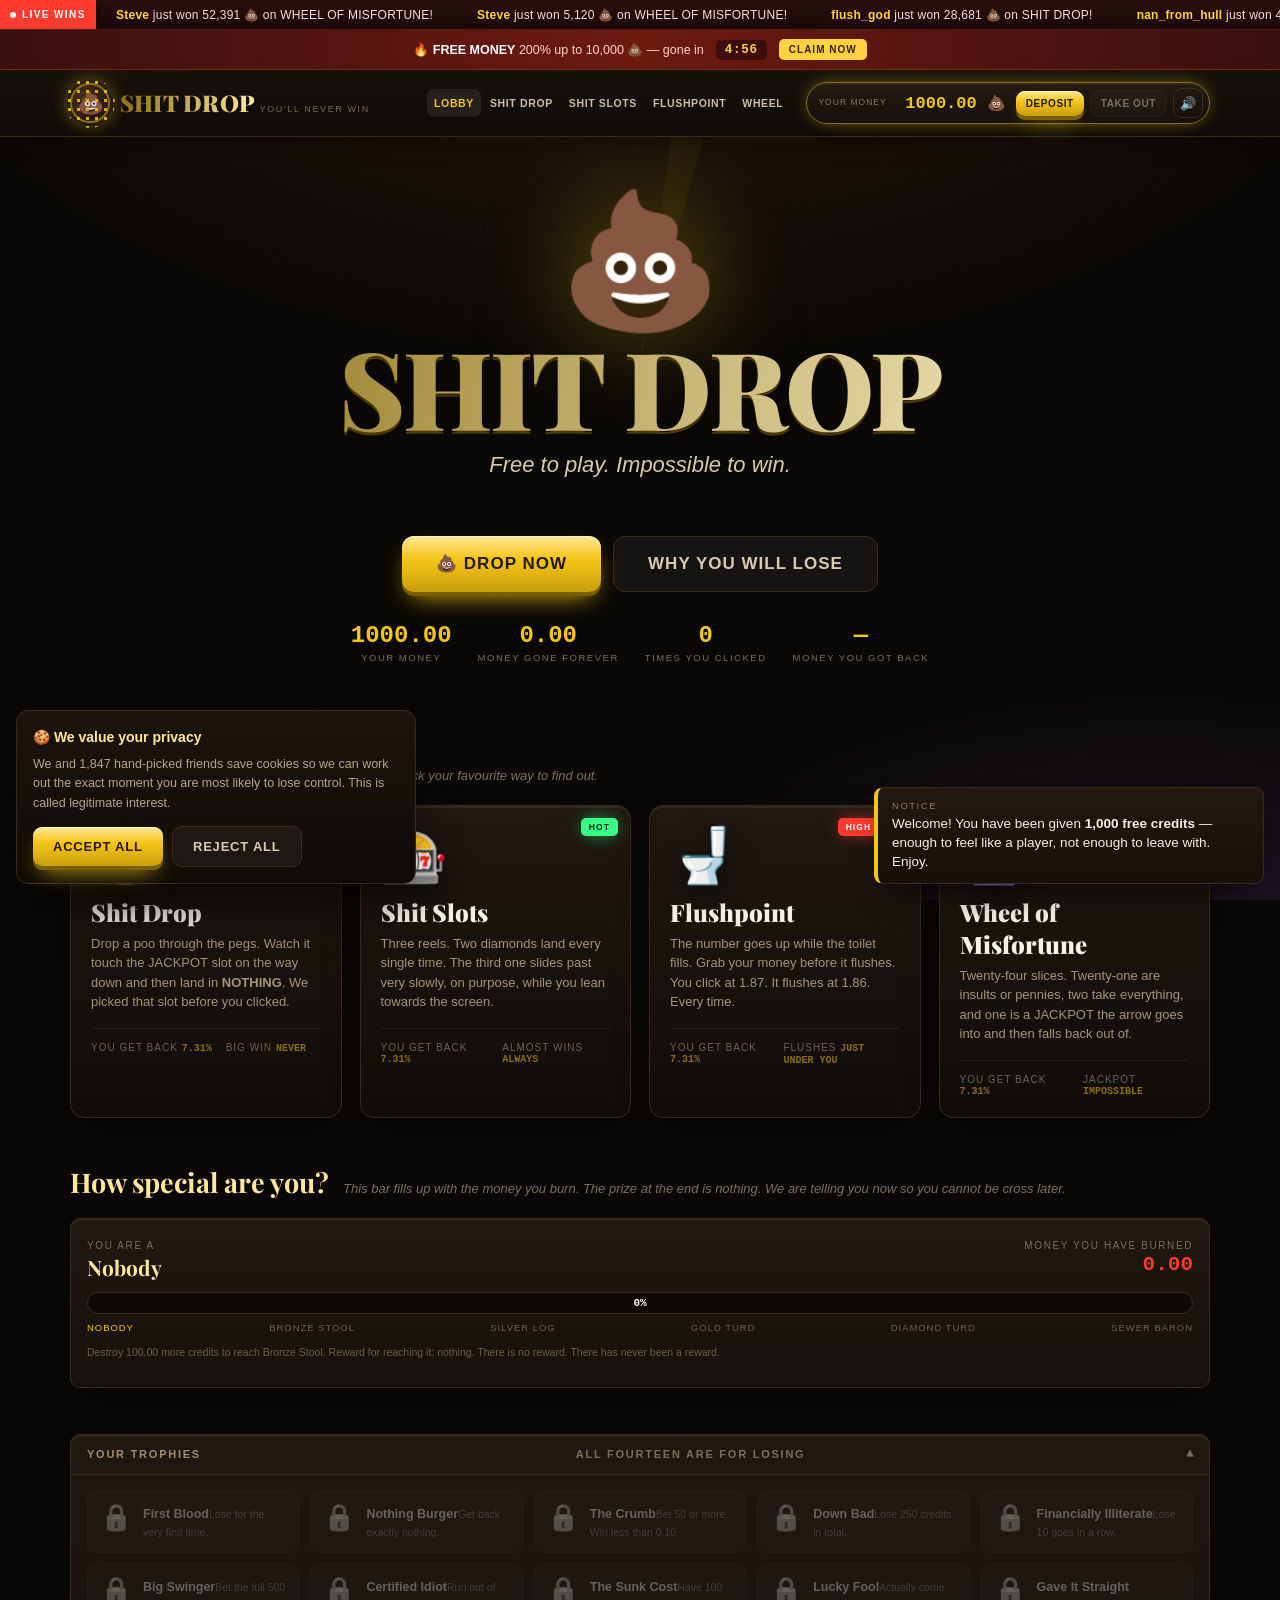
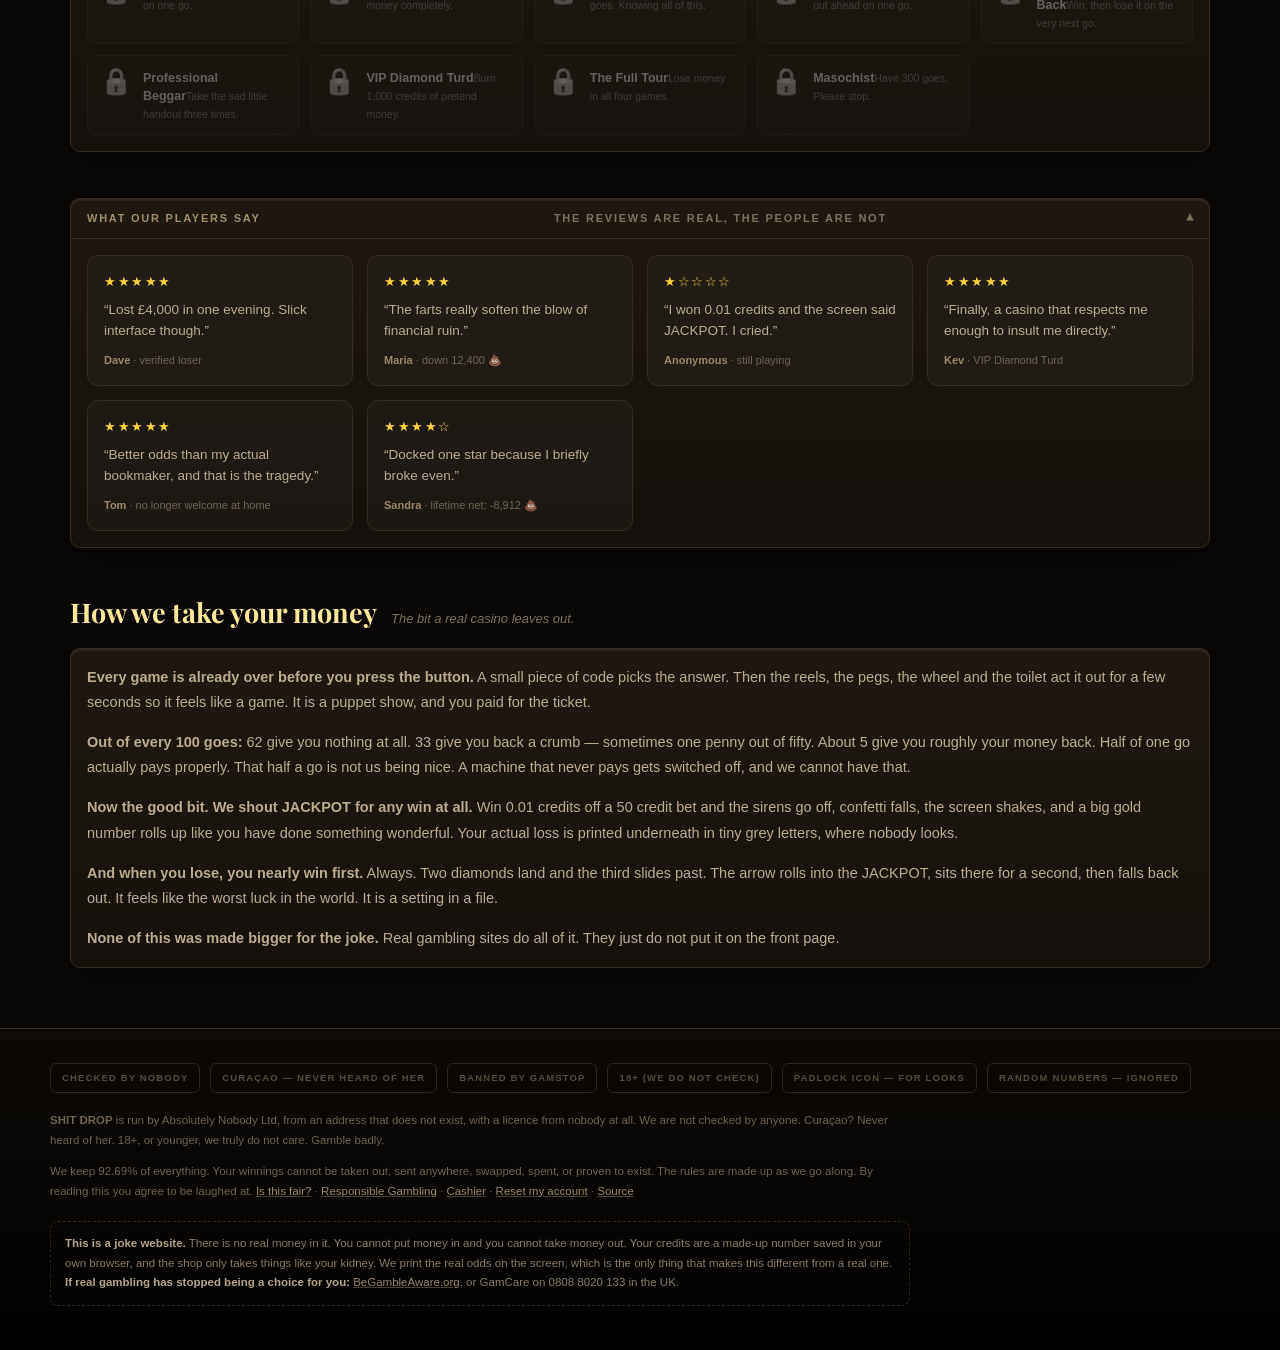
==== commit 71d7a200: "Rewrite all the on-screen text in plain English, and rebuild for phones Copy: every word the player " ====
--- a/index.html
+++ b/index.html
@@ -4,7 +4,7 @@
 <meta charset="utf-8">
 <meta name="viewport" content="width=device-width, initial-scale=1">
 <title>SHIT DROP — You'll never win.™</title>
-<meta name="description" content="A parody casino. Four rigged games, an 7.31% payout rate we print honestly, and sirens that go off when you lose money. No real money, ever.">
+<meta name="description" content="A joke casino. Four broken games, sirens that go off when you lose money, and the real odds printed on the screen. No real money, ever.">
 <link rel="icon" href="data:image/svg+xml,<svg xmlns=%22http://www.w3.org/2000/svg%22 viewBox=%220 0 100 100%22><text y=%22.9em%22 font-size=%2290%22>💩</text></svg>">
 <link rel="preconnect" href="https://fonts.googleapis.com">
 <link rel="preconnect" href="https://fonts.gstatic.com" crossorigin>
@@ -23,21 +23,21 @@
 
     <div style="margin-top:26px;display:flex;gap:12px;justify-content:center;flex-wrap:wrap">
       <a class="btn btn--xl" href="games/drop.html">💩 DROP NOW</a>
-      <button class="btn btn--ghost btn--xl" data-open="mFair">Why you'll lose</button>
+      <button class="btn btn--ghost btn--xl" data-open="mFair">Why you will lose</button>
     </div>
 
     <div class="hero__stats">
-      <div class="hstat"><div class="hstat__n" id="hBal">1000.00</div><div class="hstat__l">Your balance</div></div>
-      <div class="hstat"><div class="hstat__n bad" id="hNet">0.00</div><div class="hstat__l">Lifetime net</div></div>
-      <div class="hstat"><div class="hstat__n" id="hSpins">0</div><div class="hstat__l">Rounds played</div></div>
-      <div class="hstat"><div class="hstat__n" id="hRtp">—</div><div class="hstat__l">Your real RTP</div></div>
+      <div class="hstat"><div class="hstat__n" id="hBal">1000.00</div><div class="hstat__l">Your money</div></div>
+      <div class="hstat"><div class="hstat__n bad" id="hNet">0.00</div><div class="hstat__l">Money gone forever</div></div>
+      <div class="hstat hstat--extra"><div class="hstat__n" id="hSpins">0</div><div class="hstat__l">Times you clicked</div></div>
+      <div class="hstat hstat--extra"><div class="hstat__n" id="hRtp">—</div><div class="hstat__l">Money you got back</div></div>
     </div>
   </section>
 
   <section class="section">
     <div class="section__h">
       <h2>Our games</h2>
-      <p>All four are rigged. Pick your favourite way to find out.</p>
+      <p>All four are broken on purpose. Pick your favourite way to find out.</p>
     </div>
     <div class="cards">
 
@@ -45,36 +45,36 @@
         <span class="card__tag card__tag--gold">FLAGSHIP</span>
         <div class="card__em">💩</div>
         <div class="card__t">Shit Drop</div>
-        <div class="card__d">Drop a turd through the pegs and watch it graze the jackpot slot on its
-          way into <b>NOTHING</b>. The bucket was chosen before you clicked.</div>
-        <div class="card__meta"><span>RTP <b>7.31%</b></span><span>Max win <b>never</b></span></div>
+        <div class="card__d">Drop a poo through the pegs. Watch it touch the JACKPOT slot on the
+          way down and then land in <b>NOTHING</b>. We picked that slot before you clicked.</div>
+        <div class="card__meta"><span>You get back <b>7.31%</b></span><span>Big win <b>never</b></span></div>
       </a>
 
       <a class="card" href="games/slots.html">
         <span class="card__tag card__tag--new">HOT</span>
         <div class="card__em">🎰</div>
         <div class="card__t">Shit Slots</div>
-        <div class="card__d">Three reels. Two diamonds land every time. The third arrives one
-          symbol late, slowly, on purpose, while you lean forward.</div>
-        <div class="card__meta"><span>RTP <b>7.31%</b></span><span>Near-miss <b>guaranteed</b></span></div>
+        <div class="card__d">Three reels. Two diamonds land every single time. The third one
+          slides past very slowly, on purpose, while you lean towards the screen.</div>
+        <div class="card__meta"><span>You get back <b>7.31%</b></span><span>Almost wins <b>always</b></span></div>
       </a>
 
       <a class="card" href="games/flushpoint.html">
         <span class="card__tag">HIGH RISK</span>
         <div class="card__em">🚽</div>
         <div class="card__t">Flushpoint</div>
-        <div class="card__d">The multiplier climbs while the bowl fills. Cash out before the flush.
-          It flushes at 1.86× when you click at 1.87×. Every time.</div>
-        <div class="card__meta"><span>RTP <b>7.31%</b></span><span>Flush <b>0.01 under you</b></span></div>
+        <div class="card__d">The number goes up while the toilet fills. Grab your money before it
+          flushes. You click at 1.87. It flushes at 1.86. Every time.</div>
+        <div class="card__meta"><span>You get back <b>7.31%</b></span><span>Flushes <b>just under you</b></span></div>
       </a>
 
       <a class="card" href="games/wheel.html">
         <span class="card__tag">CLASSIC</span>
         <div class="card__em">🎡</div>
         <div class="card__t">Wheel of Misfortune</div>
-        <div class="card__d">Twenty-four segments. Twenty-one insults, two total wipeouts, and one
-          JACKPOT the pointer always ticks into and then falls back out of.</div>
-        <div class="card__meta"><span>RTP <b>7.31%</b></span><span>Jackpot <b>unreachable</b></span></div>
+        <div class="card__d">Twenty-four slices. Twenty-one are insults or pennies, two take
+          everything, and one is a JACKPOT the arrow goes into and then falls back out of.</div>
+        <div class="card__meta"><span>You get back <b>7.31%</b></span><span>Jackpot <b>impossible</b></span></div>
       </a>
 
     </div>
@@ -82,14 +82,15 @@
 
   <section class="section">
     <div class="section__h">
-      <h2>VIP progress</h2>
-      <p>Measured in money destroyed. The reward is nothing. We're telling you that up front.</p>
+      <h2>How special are you?</h2>
+      <p>This bar fills up with the money you burn. The prize at the end is nothing. We are
+        telling you now so you cannot be cross later.</p>
     </div>
     <div class="panel"><div class="panel__bd">
       <div style="display:flex;justify-content:space-between;gap:12px;flex-wrap:wrap;margin-bottom:11px">
-        <div><span class="dim" style="font-size:10px;letter-spacing:.16em;text-transform:uppercase">Current tier</span><br>
+        <div><span class="dim" style="font-size:10px;letter-spacing:.16em;text-transform:uppercase">You are a</span><br>
           <b id="vipTier" style="font-family:var(--display);font-size:21px;color:var(--gold-2)">Nobody</b></div>
-        <div style="text-align:right"><span class="dim" style="font-size:10px;letter-spacing:.16em;text-transform:uppercase">Credits destroyed</span><br>
+        <div style="text-align:right"><span class="dim" style="font-size:10px;letter-spacing:.16em;text-transform:uppercase">Money you have burned</span><br>
           <b id="vipLost" class="mono" style="font-size:21px;color:var(--blood)">0.00</b></div>
       </div>
       <div class="vip__bar"><div class="vip__fill" id="vipFill"></div><div class="vip__pct" id="vipPct">0%</div></div>
@@ -99,48 +100,46 @@
   </section>
 
   <section class="section">
-    <div class="section__h">
-      <h2>Achievements</h2>
-      <p>Fourteen trophies. Every one of them is for losing.</p>
-    </div>
-    <div class="trophies" id="trophies"></div>
+    <details class="panel fold" id="foldTrophies" open>
+      <summary class="panel__hd">Your trophies <span class="dim">all fourteen are for losing</span></summary>
+      <div class="panel__bd"><div class="trophies" id="trophies"></div></div>
+    </details>
+  </section>
+
+  <section class="section">
+    <details class="panel fold" id="foldQuotes" open>
+      <summary class="panel__hd">What our players say <span class="dim">the reviews are real, the people are not</span></summary>
+      <div class="panel__bd"><div class="quotes" id="quotes"></div></div>
+    </details>
   </section>
 
   <section class="section">
     <div class="section__h">
-      <h2>What our players say</h2>
-      <p>Reviews are real. The people are not.</p>
+      <h2>How we take your money</h2>
+      <p>The bit a real casino leaves out.</p>
     </div>
-    <div class="quotes" id="quotes"></div>
-  </section>
+    <div class="panel"><div class="panel__bd" style="font-size:14.5px;line-height:1.75;color:#bcac90">
+      <p style="margin-top:0"><b>Every game is already over before you press the button.</b>
+      A small piece of code picks the answer. Then the reels, the pegs, the wheel and the toilet
+      act it out for a few seconds so it feels like a game. It is a puppet show, and you paid for
+      the ticket.</p>
 
-  <section class="section">
-    <div class="section__h">
-      <h2>How this actually works</h2>
-      <p>The part real casinos leave out.</p>
-    </div>
-    <div class="panel"><div class="panel__bd" style="font-size:14px;line-height:1.7;color:#bcac90">
-      <p style="margin-top:0">Every round on this site is decided by one function —
-      <code>settle()</code> in <code>js/core/rig.js</code> — <b>before any animation starts</b>.
-      The reels, the pegs, the wheel and the toilet are all just theatre replaying a result
-      that already exists.</p>
+      <p><b>Out of every 100 goes:</b> 62 give you nothing at all. 33 give you back a crumb —
+      sometimes one penny out of fifty. About 5 give you roughly your money back. Half of one go
+      actually pays properly. That half a go is not us being nice. A machine that never pays gets
+      switched off, and we cannot have that.</p>
 
-      <p>The distribution is public: about <b>62%</b> of rounds pay you nothing, about <b>33%</b>
-      pay back a fraction of your stake — usually between 0.1% and 35% of it — and roughly
-      <b>0.5%</b> are genuine wins. That last half a percent is not generosity, it is the hook.
-      A machine that never paid out would be abandoned in a minute.</p>
+      <p><b>Now the good bit. We shout JACKPOT for any win at all.</b> Win 0.01 credits off a
+      50 credit bet and the sirens go off, confetti falls, the screen shakes, and a big gold
+      number rolls up like you have done something wonderful. Your actual loss is printed
+      underneath in tiny grey letters, where nobody looks.</p>
 
-      <p>The presentation is <b>deliberately decoupled</b> from the result. Any payout above zero
-      triggers the full jackpot sequence: sirens, confetti, screen shake, a rolling gold counter.
-      Win 0.01 credits off a 50-credit stake and the screen will scream <b>JACKPOT</b> at you,
-      with your actual net loss printed underneath in 8px grey.</p>
+      <p><b>And when you lose, you nearly win first.</b> Always. Two diamonds land and the third
+      slides past. The arrow rolls into the JACKPOT, sits there for a second, then falls back out.
+      It feels like the worst luck in the world. It is a setting in a file.</p>
 
-      <p>And when you lose, you nearly won first. Every time. The near-miss is generated on
-      <b>82%</b> of total losses because near-misses light up the same part of your brain as
-      wins do. That is not our invention. That is the industry.</p>
-
-      <p style="margin-bottom:0"><b>None of the above is exaggerated.</b> The only thing this site
-      does differently is print the numbers on the box.</p>
+      <p style="margin-bottom:0"><b>None of this was made bigger for the joke.</b> Real gambling
+      sites do all of it. They just do not put it on the front page.</p>
     </div></div>
   </section>
 
--- a/css/casino.css
+++ b/css/casino.css
@@ -167,6 +167,7 @@
 }
 .hdr__nav a:hover { background: #ffffff0d; color: var(--gold-2); }
 .hdr__nav a.on { background: #ffffff14; color: var(--gold); }
+.nav-short { display: none; }              /* swapped in on phones */
 
 /* balance pill */
 .bal {
@@ -189,7 +190,10 @@
 .bal__n.flash-up { animation: flashup .5s ease; }
 @keyframes flashdown { 0% { color: var(--blood); transform: scale(1.14) } 100% { color: var(--gold); transform: none } }
 @keyframes flashup   { 0% { color: var(--toxic); transform: scale(1.14) } 100% { color: var(--gold); transform: none } }
-.bal__lbl { font-size: 8.5px; letter-spacing: .12em; color: #8a7a60; text-transform: uppercase; }
+.bal__lbl { font-size: 8.5px; letter-spacing: .12em; color: #8a7a60; text-transform: uppercase; line-height: 1.15; }
+.bal__coin { font-size: 15px; }
+.bal__acts { display: flex; align-items: center; gap: 6px; }
+.bal__acts .btn { padding: 7px 10px; font-size: 10px; }
 
 /* ---------- buttons ---------- */
 .btn {
@@ -479,3 +483,107 @@
 @media (prefers-reduced-motion: reduce) {
   *, *::before, *::after { animation-duration: .01ms !important; animation-iteration-count: 1 !important; }
 }
+
+/* ============================================================
+   FOLDS — <details> panels. Open on a desktop, closed on a
+   phone, so the only things on screen are the big button and
+   the bet.
+   ============================================================ */
+.fold > summary {
+  cursor: pointer;
+  list-style: none;
+  user-select: none;
+}
+.fold > summary::-webkit-details-marker { display: none; }
+.fold > summary::after {
+  content: "▾";
+  font-size: 13px;
+  color: #7d6f5c;
+  transition: transform .2s;
+  margin-left: 4px;
+}
+.fold[open] > summary::after { transform: rotate(180deg); }
+.fold > summary:hover { background: #ffffff08; }
+.fold > summary:hover::after { color: var(--gold); }
+.fold__peek {
+  font-family: var(--mono); font-weight: 700; font-size: 12px;
+  letter-spacing: 0; text-transform: none; color: #7d6f5c;
+  margin-left: auto;
+}
+
+/* ============================================================
+   PHONES — bigger everything, fewer things.
+   ============================================================ */
+@media (max-width: 760px) {
+  /* the fake winners ticker is the most skippable thing here */
+  .ticker { display: none; }
+
+  .bonusbar { font-size: 11.5px; padding: 8px 12px; gap: 8px; }
+  .bonusbar__cta { font-size: 9.5px; padding: 4px 8px; }
+
+  .hdr__in { padding: 10px 14px; gap: 10px; row-gap: 10px; }
+  .logo__badge { width: 38px; height: 38px; font-size: 21px; }
+  .logo__name { font-size: 22px; }
+  .logo__tm { display: none; }
+
+  /* the balance gets its own block: the number on one line, the buttons under it */
+  .bal {
+    order: 2; width: 100%; margin-left: 0;
+    flex-wrap: wrap; row-gap: 9px;
+    padding: 11px 12px;
+    border-radius: 14px;
+  }
+  .bal__lbl { font-size: 9.5px; }
+  .bal__n {
+    font-size: 27px; min-width: 0;
+    flex: 1 1 auto; text-align: right;
+  }
+  .bal__coin { font-size: 20px; }
+  .bal__acts { flex: 1 1 100%; }
+  .bal__acts .btn { flex: 1; padding: 13px 10px; font-size: 12px; white-space: nowrap; }
+  .mutebtn { width: 44px; height: 44px; font-size: 17px; }
+
+  /* short nav labels, so all five fit without swiping */
+  .nav-long { display: none; }
+  .nav-short { display: inline; }
+
+  /* nav becomes one swipeable row */
+  .hdr__nav {
+    order: 3; width: 100%;
+    flex-wrap: nowrap; overflow-x: auto;
+    gap: 4px; margin: 0; padding-bottom: 2px;
+    scrollbar-width: none; -webkit-overflow-scrolling: touch;
+  }
+  .hdr__nav::-webkit-scrollbar { display: none; }
+  .hdr__nav a { font-size: 12px; padding: 10px 12px; flex: none; }
+
+  /* buttons and inputs sized for thumbs */
+  .btn { padding: 15px 22px; font-size: 14px; }
+  .btn--xl { width: 100%; font-size: 19px; padding: 21px 24px; }
+  .panel__bd { padding: 14px; }
+  .panel__hd { padding: 14px 15px; font-size: 11.5px; }
+
+  /* Toasts sit across the bottom, right on top of the big button. So they
+     stop catching taps — the button underneath still works. */
+  #toasts { left: 12px; right: 12px; bottom: 12px; max-width: none; }
+  .toast { font-size: 14px; padding: 13px 15px; pointer-events: none; }
+  .toast:nth-last-child(n+3) { display: none; }
+
+  #cookies { left: 10px; right: 10px; bottom: 10px; width: auto; }
+
+  .ftr { padding: 26px 16px 34px; font-size: 12px; }
+  .ftr__logos { gap: 6px; }
+
+  /* a folded panel just needs its name and its number */
+  .panel__hd { flex-wrap: wrap; }
+  .fold > summary .dim { display: none; }
+  .fold > summary { padding: 15px; font-size: 12px; }
+
+  .ff__hint { font-size: 11px; }
+  .ff__net { font-size: 9.5px; }
+}
+
+@media (max-width: 420px) {
+  .hdr__nav a { font-size: 11px; padding: 9px 10px; }
+  .bal__n { font-size: 20px; }
+}
--- a/css/games.css
+++ b/css/games.css
@@ -289,7 +289,9 @@
 
 /* ---- SLOTS ---- */
 .reels {
-  display: flex; gap: 10px;
+  /* one variable drives the whole machine: cells are square, a reel is 3 tall */
+  --cell: clamp(74px, 26vw, 110px);
+  display: flex; gap: 10px; max-width: 100%;
   padding: 14px;
   background: linear-gradient(180deg, #0a0705, #17110b);
   border: 3px solid var(--gold-dim);
@@ -298,17 +300,18 @@
 }
 .reel {
   position: relative; overflow: hidden;
-  width: clamp(66px, 19vw, 96px);
-  height: clamp(198px, 57vw, 288px);
+  flex: 1 1 0; min-width: 0;
+  width: var(--cell);
+  height: calc(var(--cell) * 3);
   background: linear-gradient(180deg, #241a10, #0d0a07 20%, #0d0a07 80%, #241a10);
   border-radius: 9px;
   border: 1px solid #2f2415;
 }
 .reel__strip { position: absolute; left: 0; right: 0; top: 0; will-change: transform; }
 .reel__cell {
-  height: clamp(66px, 19vw, 96px);
+  height: var(--cell);
   display: grid; place-items: center;
-  font-size: clamp(34px, 10vw, 50px);
+  font-size: calc(var(--cell) * 0.52);
   line-height: 1;
   filter: drop-shadow(0 4px 6px #0008);
 }
@@ -457,3 +460,53 @@
   flex: none;
 }
 .mutebtn:hover { color: var(--gold-2); border-color: var(--gold-dim); }
+
+/* ============================================================
+   PHONES — scale the games up, strip the surroundings back.
+   ============================================================ */
+@media (max-width: 760px) {
+  .hero { padding: 34px 14px 26px; }
+  .hero__turd { font-size: clamp(66px, 22vw, 108px); }
+  .hero__slogan { font-size: 16.5px; margin-top: 13px; }
+  .hero__stats { gap: 0; margin-top: 24px; }
+  .hstat { flex: 1 1 50%; }
+  .hstat--extra { display: none; }        /* two numbers is plenty */
+  .hstat__n { font-size: 26px; }
+
+  .section { margin-top: 30px; }
+  .section__h h2 { font-size: 23px; }
+  .cards { grid-template-columns: 1fr; gap: 13px; }
+  .card { padding: 20px 18px 18px; }
+  .card__em { font-size: 46px; }
+  .card__t { font-size: 23px; }
+  .card__d { font-size: 14px; min-height: 0; }
+
+  .game { gap: 14px; margin-top: 16px; }
+  .gtitle { padding-top: 18px; gap: 11px; }
+  .gtitle__em { font-size: 36px; }
+  .gtitle__sub { font-size: 13.5px; }
+
+  .stage { min-height: 0; padding: 12px 8px 14px; border-radius: 12px; }
+  /* both of these repeat what the prize list already says */
+  .stage__title, .stage__rtp { display: none; }
+
+  /* the games themselves, larger */
+  .reels { padding: 9px; gap: 6px; border-width: 2px; width: 100%; }
+  .wheelbox { width: min(430px, 92vw); }
+  .fp__bowl { width: min(310px, 80vw); height: min(224px, 58vw); }
+  .fp__mult { font-size: clamp(56px, 19vw, 104px); }
+  .dropslot { font-size: 7.5px; padding: 6px 0; }
+
+  .betrow input { font-size: 25px; padding: 13px 14px; }
+  .betrow button { width: 50px; font-size: 20px; }
+  .chip { font-size: 14px; padding: 10px 14px; }
+  .chips { gap: 7px; }
+  .autorow { font-size: 13px; padding: 4px 0; }
+  .autorow input[type=checkbox] { width: 20px; height: 20px; }
+  .statlist div { padding: 11px 13px; font-size: 13px; }
+  .log { max-height: 230px; font-size: 13px; }
+  .log__row { padding: 8px 13px; }
+  .trophies { grid-template-columns: 1fr 1fr; gap: 8px; }
+  .trophy { padding: 10px; }
+  .quotes { grid-template-columns: 1fr; }
+}
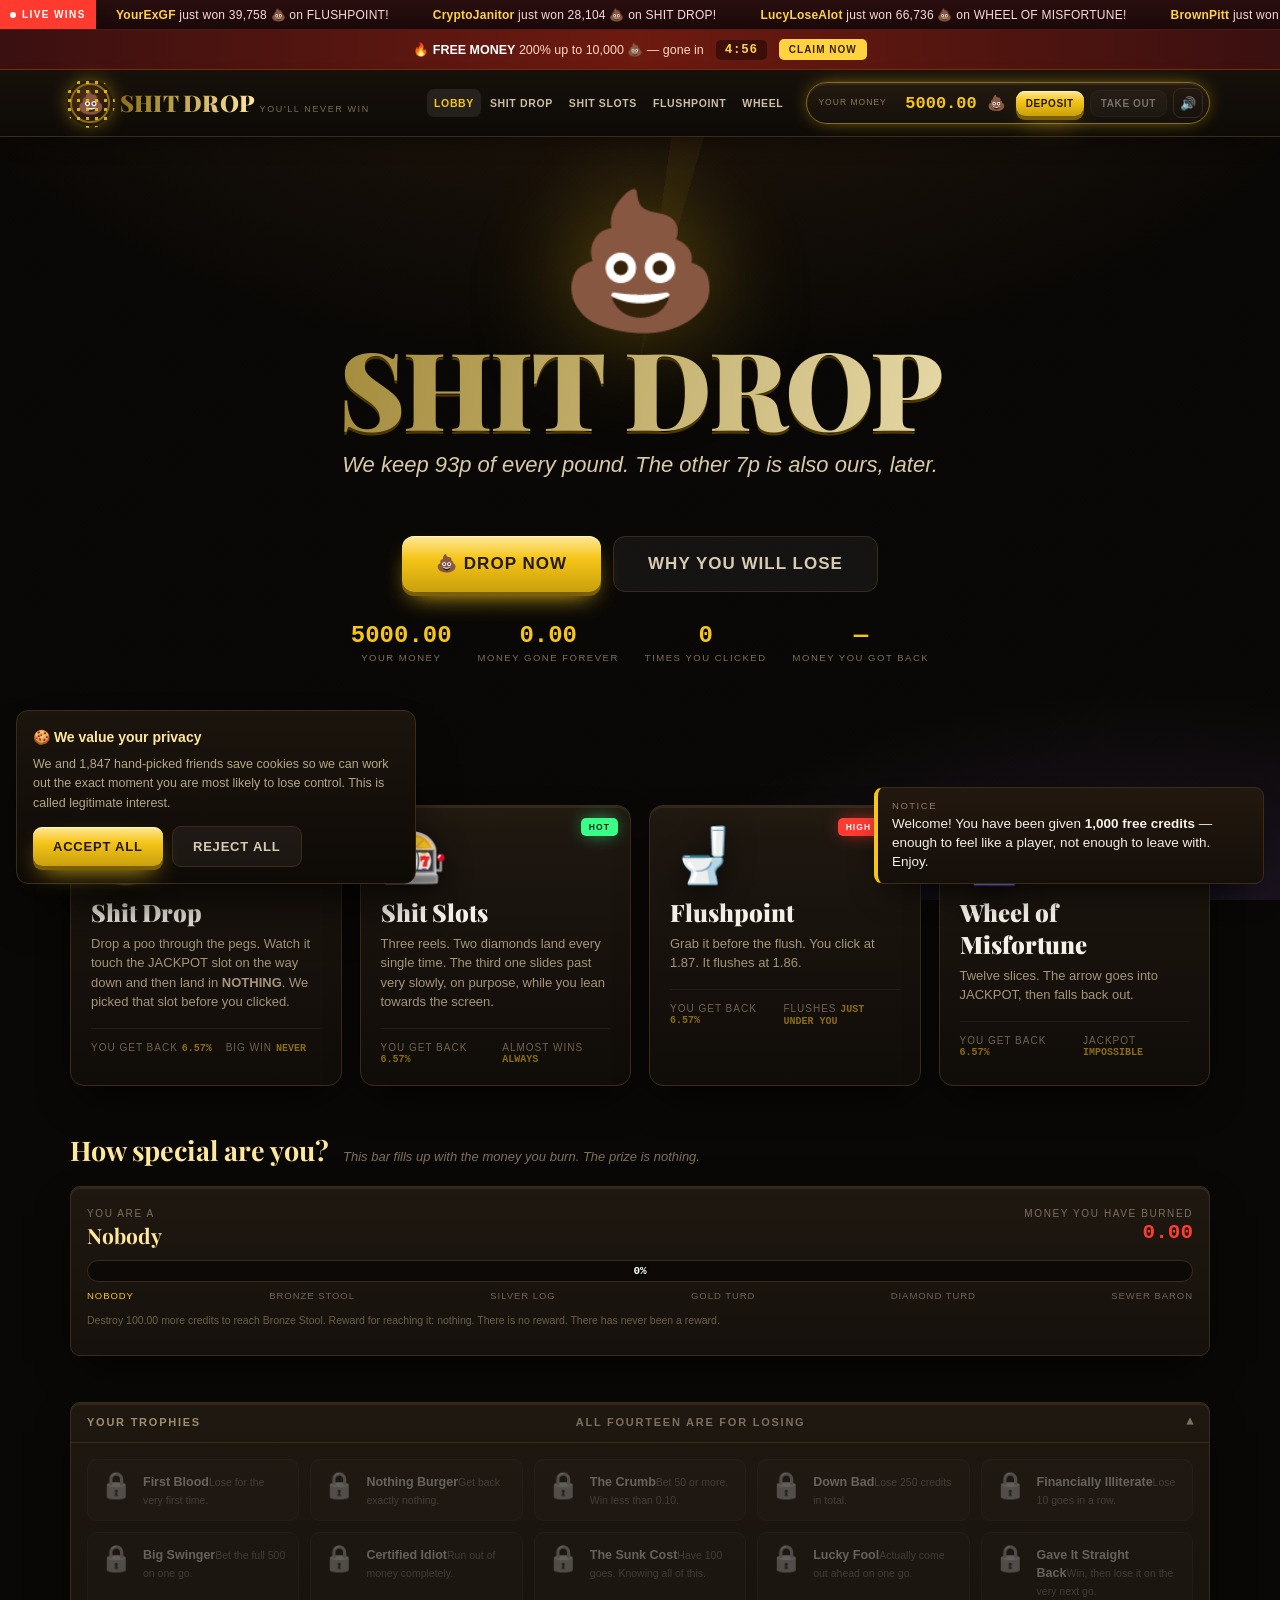
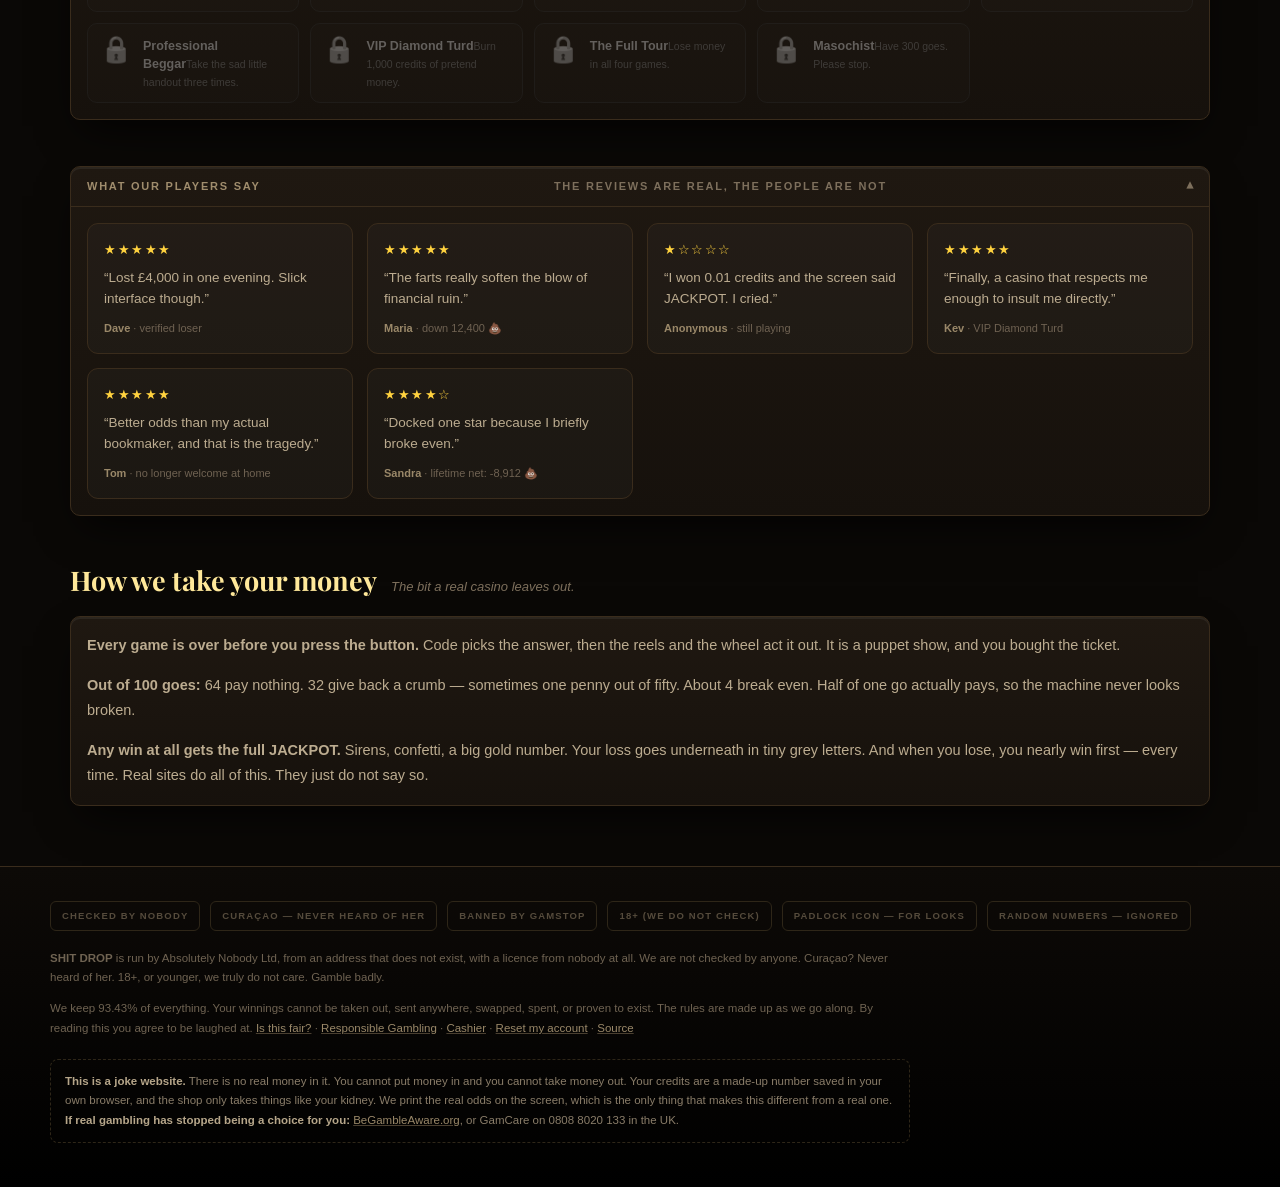
==== commit a13561d3: "More credits, a visible cheat in the plinko, a real toilet, and less text Credits & cashier - start " ====
--- a/index.html
+++ b/index.html
@@ -37,7 +37,7 @@
   <section class="section">
     <div class="section__h">
       <h2>Our games</h2>
-      <p>All four are broken on purpose. Pick your favourite way to find out.</p>
+      <p>All four are broken on purpose.</p>
     </div>
     <div class="cards">
 
@@ -47,7 +47,7 @@
         <div class="card__t">Shit Drop</div>
         <div class="card__d">Drop a poo through the pegs. Watch it touch the JACKPOT slot on the
           way down and then land in <b>NOTHING</b>. We picked that slot before you clicked.</div>
-        <div class="card__meta"><span>You get back <b>7.31%</b></span><span>Big win <b>never</b></span></div>
+        <div class="card__meta"><span>You get back <b>6.57%</b></span><span>Big win <b>never</b></span></div>
       </a>
 
       <a class="card" href="games/slots.html">
@@ -56,25 +56,23 @@
         <div class="card__t">Shit Slots</div>
         <div class="card__d">Three reels. Two diamonds land every single time. The third one
           slides past very slowly, on purpose, while you lean towards the screen.</div>
-        <div class="card__meta"><span>You get back <b>7.31%</b></span><span>Almost wins <b>always</b></span></div>
+        <div class="card__meta"><span>You get back <b>6.57%</b></span><span>Almost wins <b>always</b></span></div>
       </a>
 
       <a class="card" href="games/flushpoint.html">
         <span class="card__tag">HIGH RISK</span>
         <div class="card__em">🚽</div>
         <div class="card__t">Flushpoint</div>
-        <div class="card__d">The number goes up while the toilet fills. Grab your money before it
-          flushes. You click at 1.87. It flushes at 1.86. Every time.</div>
-        <div class="card__meta"><span>You get back <b>7.31%</b></span><span>Flushes <b>just under you</b></span></div>
+        <div class="card__d">Grab it before the flush. You click at 1.87. It flushes at 1.86.</div>
+        <div class="card__meta"><span>You get back <b>6.57%</b></span><span>Flushes <b>just under you</b></span></div>
       </a>
 
       <a class="card" href="games/wheel.html">
         <span class="card__tag">CLASSIC</span>
         <div class="card__em">🎡</div>
         <div class="card__t">Wheel of Misfortune</div>
-        <div class="card__d">Twenty-four slices. Twenty-one are insults or pennies, two take
-          everything, and one is a JACKPOT the arrow goes into and then falls back out of.</div>
-        <div class="card__meta"><span>You get back <b>7.31%</b></span><span>Jackpot <b>impossible</b></span></div>
+        <div class="card__d">Twelve slices. The arrow goes into JACKPOT, then falls back out.</div>
+        <div class="card__meta"><span>You get back <b>6.57%</b></span><span>Jackpot <b>impossible</b></span></div>
       </a>
 
     </div>
@@ -83,8 +81,7 @@
   <section class="section">
     <div class="section__h">
       <h2>How special are you?</h2>
-      <p>This bar fills up with the money you burn. The prize at the end is nothing. We are
-        telling you now so you cannot be cross later.</p>
+      <p>This bar fills up with the money you burn. The prize is nothing.</p>
     </div>
     <div class="panel"><div class="panel__bd">
       <div style="display:flex;justify-content:space-between;gap:12px;flex-wrap:wrap;margin-bottom:11px">
@@ -119,27 +116,17 @@
       <p>The bit a real casino leaves out.</p>
     </div>
     <div class="panel"><div class="panel__bd" style="font-size:14.5px;line-height:1.75;color:#bcac90">
-      <p style="margin-top:0"><b>Every game is already over before you press the button.</b>
-      A small piece of code picks the answer. Then the reels, the pegs, the wheel and the toilet
-      act it out for a few seconds so it feels like a game. It is a puppet show, and you paid for
+      <p style="margin-top:0"><b>Every game is over before you press the button.</b> Code picks
+      the answer, then the reels and the wheel act it out. It is a puppet show, and you bought
       the ticket.</p>
 
-      <p><b>Out of every 100 goes:</b> 62 give you nothing at all. 33 give you back a crumb —
-      sometimes one penny out of fifty. About 5 give you roughly your money back. Half of one go
-      actually pays properly. That half a go is not us being nice. A machine that never pays gets
-      switched off, and we cannot have that.</p>
+      <p><b>Out of 100 goes:</b> 64 pay nothing. 32 give back a crumb — sometimes one penny out
+      of fifty. About 4 break even. Half of one go actually pays, so the machine never looks
+      broken.</p>
 
-      <p><b>Now the good bit. We shout JACKPOT for any win at all.</b> Win 0.01 credits off a
-      50 credit bet and the sirens go off, confetti falls, the screen shakes, and a big gold
-      number rolls up like you have done something wonderful. Your actual loss is printed
-      underneath in tiny grey letters, where nobody looks.</p>
-
-      <p><b>And when you lose, you nearly win first.</b> Always. Two diamonds land and the third
-      slides past. The arrow rolls into the JACKPOT, sits there for a second, then falls back out.
-      It feels like the worst luck in the world. It is a setting in a file.</p>
-
-      <p style="margin-bottom:0"><b>None of this was made bigger for the joke.</b> Real gambling
-      sites do all of it. They just do not put it on the front page.</p>
+      <p style="margin-bottom:0"><b>Any win at all gets the full JACKPOT.</b> Sirens, confetti,
+      a big gold number. Your loss goes underneath in tiny grey letters. And when you lose, you
+      nearly win first — every time. Real sites do all of this. They just do not say so.</p>
     </div></div>
   </section>
 
--- a/css/casino.css
+++ b/css/casino.css
@@ -587,3 +587,11 @@
   .hdr__nav a { font-size: 11px; padding: 9px 10px; }
   .bal__n { font-size: 20px; }
 }
+
+/* cashier rows: what you give on the left, what you get on the right */
+.paylist button { justify-content: flex-start; }
+.paylist__what { flex: 1; }
+.paylist__amt {
+  font-family: var(--mono); font-weight: 800; font-size: 13px;
+  color: var(--gold); white-space: nowrap;
+}
--- a/css/games.css
+++ b/css/games.css
@@ -332,68 +332,67 @@
 @keyframes teasewob { from { transform: translateY(0) } to { transform: translateY(-3px) } }
 
 /* ---- FLUSHPOINT ---- */
-.fp { position: relative; width: 100%; max-width: 560px; text-align: center; }
+.fp { position: relative; width: 100%; max-width: 720px; }
+
+/* One scene. The canvas draws the line; the toilet and the poo sit on top of
+   it, positioned in percentages of the same box so everything lines up at any
+   size. X0/Y0 in flushpoint.js are the other half of these numbers. */
+.fp__scene { position: relative; width: 100%; }
+.fp__scene canvas { display: block; width: 100%; height: auto; }
+
+.fp__loo {
+  position: absolute;
+  left: 4.29%;            /* (105 - 75) / 700 */
+  top: 30%;               /* (200 - 95) / 350 */
+  width: 21.43%;          /* 150 / 700 */
+}
+.fp__loo svg { display: block; width: 100%; height: auto; filter: drop-shadow(0 8px 14px #0009); }
+.fp__loo--tense { animation: looTense .5s ease-in-out infinite alternate; }
+.fp__loo--panic { animation: looPanic .12s linear infinite alternate; }
+@keyframes looTense { from { transform: translateY(0) } to { transform: translateY(-2px) } }
+@keyframes looPanic {
+  from { transform: translate(-1.5px, 0) rotate(-.4deg) }
+  to   { transform: translate(1.5px, -1px) rotate(.4deg) }
+}
+
+.fp__rider {
+  position: absolute;
+  left: 15%; top: 57%;
+  transform: translate(-50%, -50%);
+  font-size: clamp(24px, 4.4vw, 34px);
+  line-height: 1;
+  filter: drop-shadow(0 4px 7px #000a);
+  pointer-events: none;
+  z-index: 2;
+  will-change: left, top, transform;
+}
+.fp__rider--safe { animation: riderSafe .7s cubic-bezier(.2,1.4,.4,1); }
+@keyframes riderSafe {
+  0% { filter: drop-shadow(0 0 0 #39ff88) }
+  40% { filter: drop-shadow(0 0 22px #39ff88) drop-shadow(0 4px 7px #000a) }
+  100% { filter: drop-shadow(0 4px 7px #000a) }
+}
+
 .fp__mult {
+  position: absolute; right: 2%; top: 3%;
   font-family: var(--mono); font-weight: 800;
-  font-size: clamp(48px, 14vw, 104px);
+  font-size: clamp(30px, 6vw, 52px);
   line-height: 1;
   color: var(--toxic);
-  text-shadow: 0 0 44px #39ff8866;
+  text-shadow: 0 0 36px #39ff8855;
   font-variant-numeric: tabular-nums;
-  transition: color .2s;
-}
-.fp__mult.danger { color: var(--piss); text-shadow: 0 0 44px #ffd23f77; }
-.fp__mult.dead { color: var(--blood); text-shadow: 0 0 44px #ff3b3077; animation: shake .5s; }
-.fp__lbl { font-size: 10px; letter-spacing: .2em; text-transform: uppercase; color: #5f7a68; }
-.fp__bowl {
-  position: relative; margin: 16px auto 0;
-  width: min(280px, 72vw); height: min(200px, 52vw);
-  border: 5px solid #cfd6d8;
-  border-top: 0;
-  border-radius: 12px 12px 46% 46% / 12px 12px 62% 62%;
-  background: linear-gradient(180deg, #e9eef0, #b9c3c6);
-  box-shadow: 0 20px 40px -18px #000c, 0 0 0 4px #7f8a8d inset;
-  overflow: hidden;
-}
-.fp__rim {
-  position: absolute; left: -6px; right: -6px; top: 0; height: 20px;
-  border-radius: 0 0 50% 50% / 0 0 100% 100%;
-  background: linear-gradient(180deg, #ffffff, #c3ccd0 60%, #9aa5a9);
-  box-shadow: 0 5px 12px #0006, 0 -2px 0 #fff inset;
-  z-index: 2;
-}
-.fp__water {
-  position: absolute; left: 0; right: 0; bottom: 0;
-  height: 18%;
-  background: linear-gradient(180deg, #7fd8ff99, #2b7fa8dd);
-  transition: height .18s linear;
-}
-.fp__water::before {
-  content: ""; position: absolute; left: -50%; right: -50%; top: -8px; height: 16px;
-  background: radial-gradient(circle, #cdefff 0 6px, transparent 7px);
-  background-size: 22px 16px;
-  animation: crawl 1s linear infinite;
-  opacity: .5;
-}
-.fp__turd {
-  position: absolute; left: 50%; bottom: 12%;
-  font-size: 40px; transform: translateX(-50%);
-  filter: drop-shadow(0 4px 6px #0007);
-  transition: bottom .18s linear;
-}
-.fp__bowl.flushing .fp__turd { animation: swirl .85s cubic-bezier(.4,0,.9,1) forwards; }
-@keyframes swirl {
-  0%   { transform: translateX(-50%) rotate(0deg) scale(1); opacity: 1 }
-  100% { transform: translateX(-50%) translateY(90px) rotate(1080deg) scale(.05); opacity: 0 }
-}
-.fp__bowl.flushing .fp__water { animation: drain .85s ease-in forwards; }
-@keyframes drain { to { height: 2% } }
-.fp__bowl.flushing::after {
-  content: ""; position: absolute; inset: 0;
-  background: conic-gradient(from 0deg, transparent, #ffffff44, transparent, #ffffff44, transparent);
-  animation: rays .5s linear infinite;
-}
-.fp__hist { display: flex; gap: 5px; justify-content: center; flex-wrap: wrap; margin-top: 16px; }
+  z-index: 3;
+}
+.fp__mult.danger { color: var(--piss); text-shadow: 0 0 36px #ffd23f66; }
+.fp__mult.dead { color: var(--blood); text-shadow: 0 0 36px #ff3b3066; animation: shake .5s; }
+
+.fp__hint {
+  margin-top: 6px; text-align: center;
+  font-size: 13px; color: #9fb3a6;
+  min-height: 1.5em;
+}
+
+.fp__hist { display: flex; gap: 5px; justify-content: center; flex-wrap: wrap; margin-top: 10px; }
 .fp__hist span {
   font-family: var(--mono); font-size: 10.5px; font-weight: 700;
   padding: 3px 7px; border-radius: 5px;
@@ -423,19 +422,19 @@
   box-shadow: 0 0 30px -6px var(--gold), 0 8px 18px #000a;
   z-index: 2;
 }
-.wheel__seg-label { font-family: var(--mono); font-size: 8.4px; font-weight: 700; fill: #fff; letter-spacing: .02em; }
+.wheel__seg-label { font-family: var(--mono); font-size: 14px; font-weight: 800; fill: #fff; letter-spacing: .01em; }
 
 /* ---- DROP ---- */
 .dropwrap { position: relative; width: 100%; display: grid; place-items: center; gap: 10px; }
 .dropslots {
   /* 11 equal cells, no gaps, same total width as the canvas — so every
      label sits exactly under its bucket */
-  display: flex; gap: 0; width: 100%; max-width: 616px;
+  display: flex; gap: 0; width: 100%; max-width: 624px;
 }
 .dropslot {
   flex: 1; text-align: center;
-  font-family: var(--mono); font-size: 9.5px; font-weight: 800;
-  padding: 7px 1px; border-radius: 0 0 6px 6px;
+  font-family: var(--mono); font-size: 8.5px; font-weight: 800;
+  padding: 7px 0; border-radius: 0 0 6px 6px;
   background: #ffffff0d; border: 1px solid #ffffff14; border-top: 0; border-left: 0;
   color: #8a7c67; overflow: hidden; text-overflow: ellipsis; white-space: nowrap;
 }
@@ -493,8 +492,9 @@
   /* the games themselves, larger */
   .reels { padding: 9px; gap: 6px; border-width: 2px; width: 100%; }
   .wheelbox { width: min(430px, 92vw); }
-  .fp__bowl { width: min(310px, 80vw); height: min(224px, 58vw); }
-  .fp__mult { font-size: clamp(56px, 19vw, 104px); }
+  .fp__mult { font-size: clamp(26px, 8vw, 44px); }
+  .fp__hint { font-size: 13.5px; }
+  .fp__rider { font-size: clamp(22px, 7vw, 30px); }
   .dropslot { font-size: 7.5px; padding: 6px 0; }
 
   .betrow input { font-size: 25px; padding: 13px 14px; }
@@ -510,3 +510,20 @@
   .trophy { padding: 10px; }
   .quotes { grid-template-columns: 1fr; }
 }
+
+/* the rig chip — names the rule that is bending the current round */
+.rigchip {
+  /* top-left, under the stage caption — the bottom of the stage belongs to
+     the bucket labels */
+  position: absolute; left: 12px; top: 32px; z-index: 3;
+  display: none;
+  font-size: 10.5px; font-weight: 800; letter-spacing: .04em;
+  padding: 5px 10px; border-radius: 999px;
+  background: #2a0f0f; border: 1px solid #7a2a12; color: #ffb4a0;
+  box-shadow: 0 0 18px -6px #ff3b30;
+}
+.rigchip.on { display: block; animation: chipin .3s cubic-bezier(.2,1.5,.4,1); }
+@keyframes chipin { from { opacity: 0; transform: translateY(6px) } to { opacity: 1; transform: none } }
+@media (max-width: 760px) {
+  .rigchip { left: 10px; top: 10px; font-size: 11px; padding: 6px 11px; }
+}
